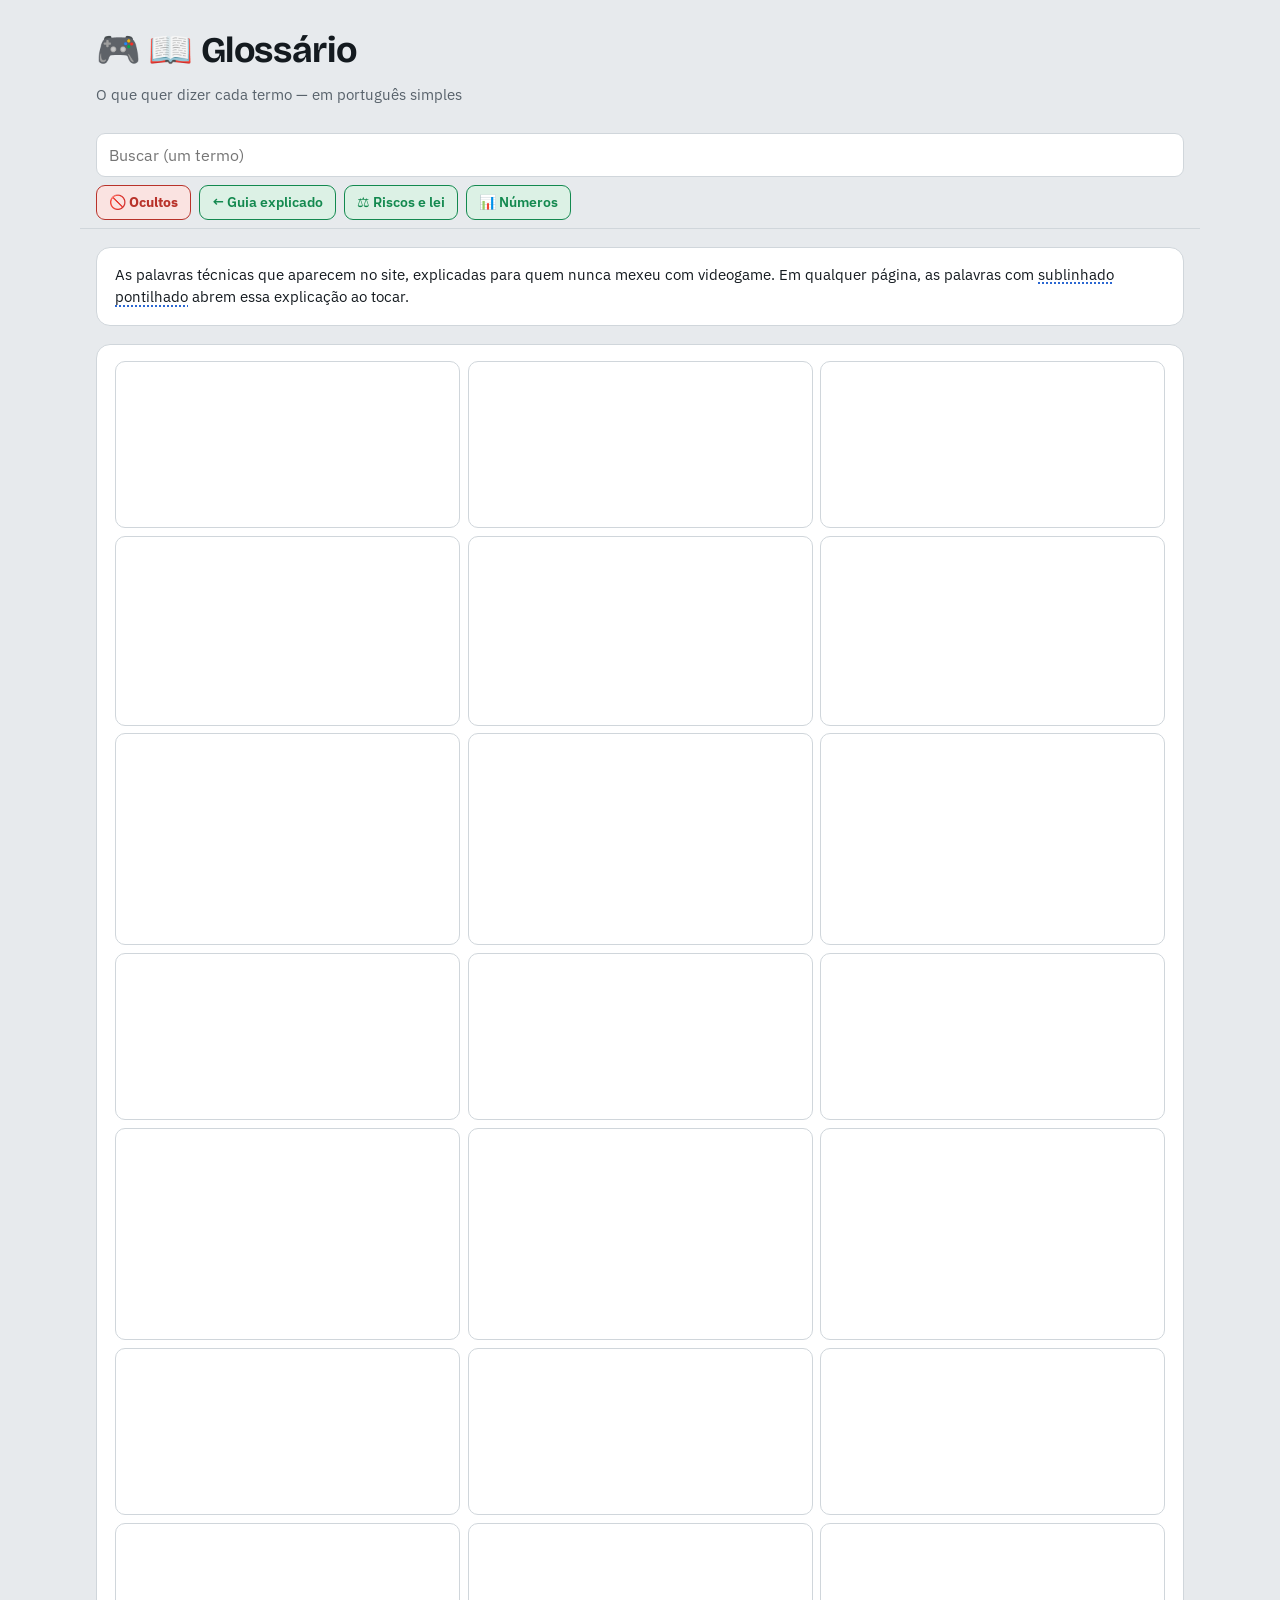
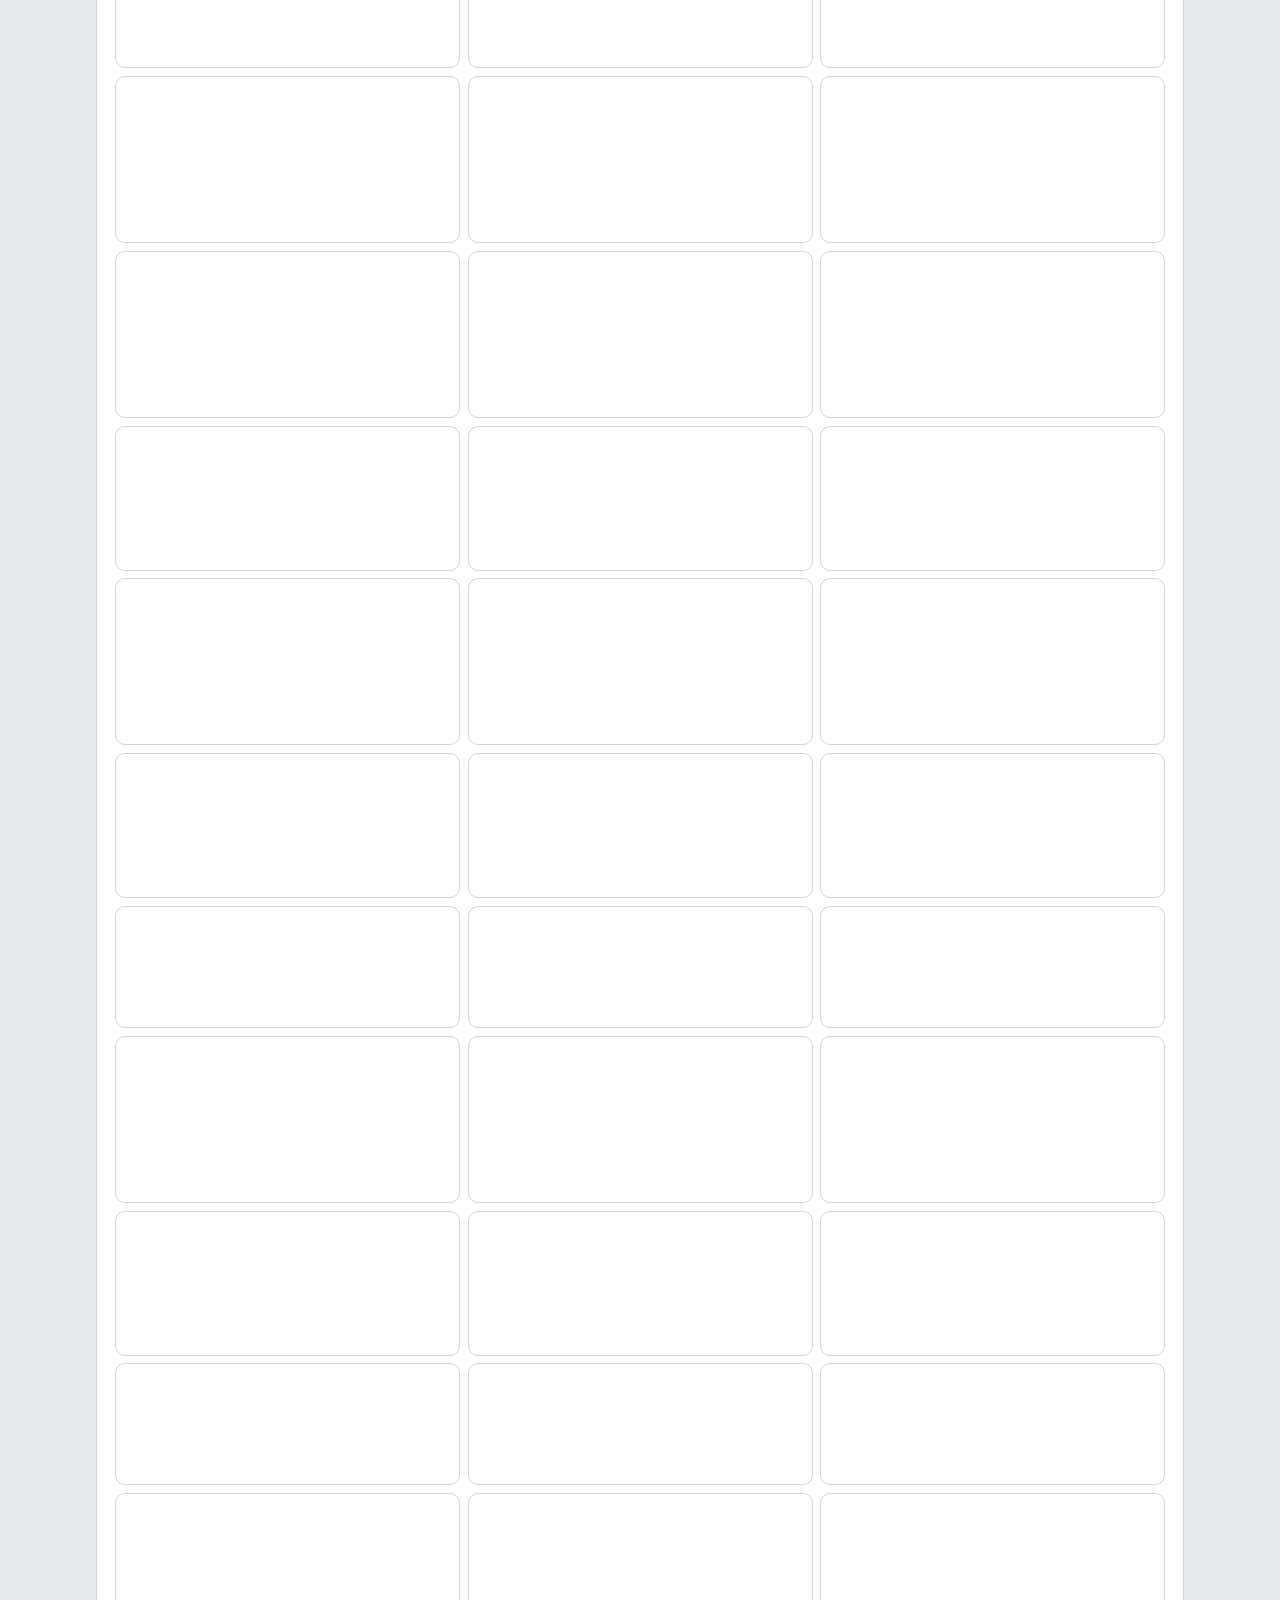
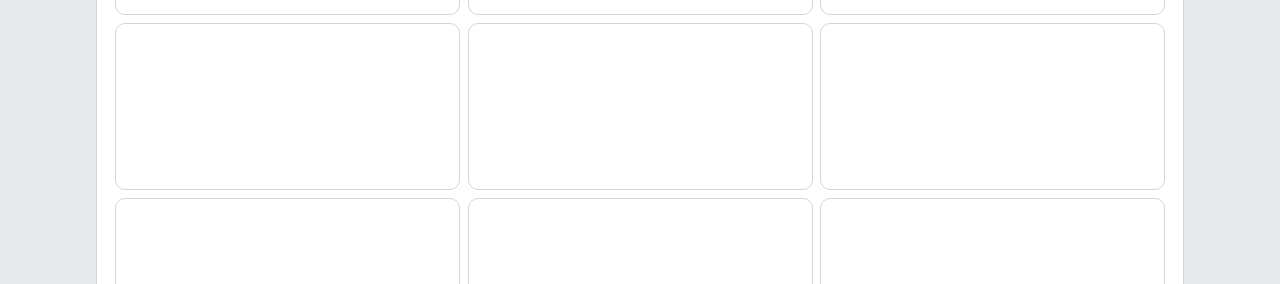
==== glossario.html @ a519dbb0 "Glossário: termos técnicos clicáveis com explicação simples em todas as páginas + página Glossário C" ====
<!doctype html><html lang="pt-BR"><head><meta charset="utf-8">
<meta name="viewport" content="width=device-width,initial-scale=1,viewport-fit=cover">
<meta name="theme-color" content="#13894f"><meta name="mobile-web-app-capable" content="yes">
<link rel="preconnect" href="https://fonts.googleapis.com"><link rel="preconnect" href="https://fonts.gstatic.com" crossorigin>
<link href="https://fonts.googleapis.com/css2?family=Bricolage+Grotesque:opsz,wght@12..96,600;12..96,700&family=IBM+Plex+Sans:wght@400;500;600&display=swap" rel="stylesheet">
<title>Glossário — Nintendo no GitHub</title><style>:root{--bg:#e7eaed;--surface:#fff;--ink:#141a1f;--muted:#58626b;--line:#d0d6db;--accent:#13894f;--accent-ink:#fff;--accent-soft:#dcf1e5;--pt:#13894f;--pt-bg:#e0f3e8;--blue:#2b67d1;--blue-bg:#e2ebfa;--gray:#4f5a63;--gray-bg:#e4e8eb;--pronta:#0f7f78;--pronta-bg:#dcf1ef;--veto:#b8322a;--veto-bg:#fae3e1;--sua:#2b67d1;--sua-bg:#e2ebfa;--star:#2b67d1;--star-bg:#e2ebfa;--cod:#eef1f3;--term:#0c1013;--term-ink:#8ff0b8;
--font-display:"Bricolage Grotesque","Segoe UI",system-ui,sans-serif;--font-body:"IBM Plex Sans","Segoe UI",system-ui,-apple-system,sans-serif;color-scheme:light}
@media (prefers-color-scheme:dark){:root{--bg:#0f1316;--surface:#171c21;--ink:#e2e8ed;--muted:#8d98a2;--line:#29313a;--accent:#38d98a;--accent-ink:#0b0f12;--accent-soft:#11281c;--pt:#38d98a;--pt-bg:#0f2619;--blue:#5ea4ff;--blue-bg:#122238;--gray:#a3adb6;--gray-bg:#20262c;--pronta:#3fd0c4;--pronta-bg:#0e2a28;--veto:#ff7d72;--veto-bg:#3b1714;--sua:#5ea4ff;--sua-bg:#122238;--star:#5ea4ff;--star-bg:#122238;--cod:#1d2329;--term:#080b0d;--term-ink:#5ff59e;color-scheme:dark}}
*{box-sizing:border-box}
html{-webkit-text-size-adjust:100%;scroll-padding-top:70px}
body{margin:0;background:var(--bg);color:var(--ink);font-family:var(--font-body);font-size:15px;line-height:1.5}
a{color:var(--blue);text-decoration:none;word-break:break-word}
h1,h2,h3{font-family:var(--font-display);text-wrap:balance;margin:0}
h1{font-size:clamp(26px,4vw,36px);font-weight:700;letter-spacing:-.01em}
.wrap{max-width:1120px;margin:0 auto;padding:24px 16px 48px;display:grid;gap:18px}
.sub{margin:6px 0 0;color:var(--muted)}
.resumo{margin:10px 0 0;font-size:17px;max-width:70ch}
/* barra fixa: busca + atalhos */
.pular{position:sticky;top:0;z-index:4;margin:0 -16px;padding:8px 16px;background:var(--bg);background:color-mix(in srgb,var(--bg) 94%,transparent);-webkit-backdrop-filter:blur(6px);backdrop-filter:blur(6px);border-bottom:1px solid var(--line);display:grid;gap:8px;padding-top:calc(8px + env(safe-area-inset-top))}
#q{width:100%;font:inherit;font-size:16px;color:var(--ink);background:var(--surface);border:1px solid var(--line);border-radius:9px;padding:9px 12px}
#q:focus{outline:2px solid var(--accent);border-color:var(--accent)}
.pular-trilho{display:flex;gap:8px;overflow-x:auto;scrollbar-width:none;overscroll-behavior-x:contain}
.pular-trilho::-webkit-scrollbar{display:none}
.pular-trilho a,.filtros button{flex:none;font:inherit;font-weight:500;font-size:14px;border:1px solid var(--line);background:var(--surface);color:var(--ink);border-radius:9px;padding:6px 12px;white-space:nowrap;cursor:pointer}
.pular-trilho a.lc{border-color:var(--accent);color:var(--accent);font-weight:600}
/* blocos de contagem (como os de status da estante) */
.tiles{display:grid;grid-template-columns:repeat(auto-fill,minmax(150px,1fr));gap:10px}
@media (max-width:420px){.tiles{grid-template-columns:1fr 1fr}}
.tile{display:grid;gap:2px;text-align:left;color:var(--ink);background:var(--cbg);border:2px solid transparent;border-radius:12px;padding:12px 14px}
.tile:active{border-color:var(--c)}
.tile .num{font-family:var(--font-display);font-size:28px;font-weight:700;color:var(--c);line-height:1.1;font-variant-numeric:tabular-nums}
.tile .lbl{font-weight:600}
.tile .dsc{font-size:13px;color:var(--muted)}
.c0{--c:var(--gray);--cbg:var(--gray-bg)}.c1{--c:var(--accent);--cbg:var(--accent-soft)}.c2{--c:var(--blue);--cbg:var(--blue-bg)}
.c3{--c:var(--pronta);--cbg:var(--pronta-bg)}.c4{--c:var(--pt);--cbg:var(--pt-bg)}.c5{--c:var(--blue);--cbg:var(--blue-bg)}.c6{--c:var(--gray);--cbg:var(--gray-bg)}
/* painéis / seções */
.panel,.sec{background:var(--surface);border:1px solid var(--line);border-radius:14px}
.panel{padding:16px 18px;display:grid;gap:12px}
.panel h2{font-size:21px;font-weight:700}
.sec{scroll-margin-top:110px}
.sec summary{list-style:none;cursor:pointer;padding:14px 16px;display:flex;align-items:center;gap:10px;-webkit-tap-highlight-color:transparent}
.sec summary::-webkit-details-marker{display:none}
.sec summary .dot{flex:none;width:12px;height:12px;border-radius:50%;background:var(--c)}
.sec summary h2{font-size:20px;font-weight:700;line-height:1.25}
.sec summary .count{margin-left:auto;flex:none;color:var(--muted);font-variant-numeric:tabular-nums;font-size:14px}
.sec summary::after{content:"▾";flex:none;color:var(--muted);transition:transform .2s}
.sec:not([open]) summary::after{transform:rotate(-90deg)}
.in{padding:0 16px 16px;display:grid;gap:10px}
.in>h3{font-size:17px;font-weight:700;margin-top:10px;padding-top:12px;border-top:1px solid var(--line)}
p{margin:0}
/* cards */
.cards{display:grid;grid-template-columns:repeat(auto-fill,minmax(270px,1fr));gap:12px}
@media (max-width:560px){.cards{grid-template-columns:1fr}}
.card{background:var(--surface);border:1px solid var(--line);border-radius:12px;padding:14px;display:flex;flex-direction:column;gap:8px;content-visibility:auto;contain-intrinsic-size:auto 140px}
.card.r{border-color:var(--pt);box-shadow:inset 0 0 0 1px var(--pt)}
.card.morto{border-style:dashed}
.card p{font-size:15px}
.ct{font-family:var(--font-display);font-size:17px;font-weight:600;line-height:1.25;word-break:break-word}
.bs{display:flex;flex-wrap:wrap;gap:6px}
.b{font-size:12px;padding:1px 8px;border-radius:999px;border:1px solid var(--line);color:var(--muted);white-space:nowrap}
.st{border-color:var(--star);color:var(--star);background:var(--star-bg);font-weight:600}
.arq{border-style:dashed}
.rec-b{border-color:var(--pt);background:var(--pt);color:#fff;font-weight:600}
@media (prefers-color-scheme:dark){.rec-b{color:#0d1219}}
.gr{border-color:var(--accent);color:var(--accent)}
code{background:var(--cod);border:1px solid var(--line);border-radius:5px;padding:0 5px;font-size:.88em;word-break:break-word}
/* blocos de ajuda */
.rec{margin:0;padding:10px 14px;border-left:4px solid var(--pt);background:var(--pt-bg);border-radius:0 10px 10px 0}
.nota{margin:0;padding:10px 14px;border-left:4px solid var(--sua);background:var(--sua-bg);border-radius:0 10px 10px 0}
.ex{border-radius:12px;overflow:hidden;border:1px solid var(--line)}
.ex-t{background:var(--gray-bg);color:var(--ink);font-family:var(--font-display);font-size:14px;font-weight:600;padding:8px 12px;border-bottom:1px solid var(--line)}
.ex pre{margin:0;padding:12px;overflow-x:auto;background:var(--term);color:var(--term-ink);font-family:ui-monospace,"Cascadia Mono",Consolas,monospace;font-size:13px;line-height:1.55}
.ex code{background:none;border:0;padding:0;font-size:inherit;word-break:normal;white-space:pre}
.passos{margin:0;padding-left:22px;display:grid;gap:6px}
.dicas,.quero{display:grid;grid-template-columns:repeat(auto-fill,minmax(240px,1fr));gap:8px}
.dicas div,.quero div{background:var(--bg);border:1px solid var(--line);border-radius:10px;padding:10px 12px;display:grid;gap:2px}
.dicas span,.quero span{color:var(--muted);font-size:14px}
/* lista completa */
.filtros{display:flex;gap:8px;overflow-x:auto;scrollbar-width:none;padding-bottom:2px}
.filtros::-webkit-scrollbar{display:none}
.filtros button[aria-pressed="true"]{background:var(--accent);color:var(--accent-ink);border-color:var(--accent)}
.mais{display:block;margin:14px auto 4px;font:inherit;font-weight:600;border:1px solid var(--accent);background:var(--accent-soft);color:var(--accent);border-radius:9px;padding:10px 18px;cursor:pointer}
.mais[hidden]{display:none}
#nada{text-align:center;color:var(--muted);padding:30px}
.oculto{display:none!important}
footer{text-align:center;color:var(--muted);font-size:13px;padding:0 16px calc(24px + env(safe-area-inset-bottom))}
.forte{font-size:14px!important;padding:8px 10px;border-radius:9px;background:var(--pt-bg);border-left:3px solid var(--pt)}
.forte b{color:var(--pt)}
h1{color:var(--ink)}h1::first-letter{color:var(--accent)}
.pular-trilho a.lc{background:var(--accent-soft)}
.wrap{grid-template-columns:minmax(0,1fr)}
.wrap>*,.in>*,.panel>*,.cards>*,.t-corpo>*{min-width:0}
html,body{overflow-x:hidden}
.meta{display:flex;flex-wrap:wrap;align-items:center;gap:6px 10px;margin-top:auto;padding-top:4px}
.quando{font-size:13px;color:var(--muted)}
.quando.q-viva{color:var(--pt);font-weight:600}
.baixar{margin-left:auto;font-size:14px;font-weight:600;color:#fff;background:var(--pt);border-radius:9px;padding:6px 12px;white-space:nowrap}
@media (prefers-color-scheme:dark){.baixar{color:#0b0f12}}
.filtros small{opacity:.7;font-size:12px}
.filtros.ordem{align-items:center}
.filtros.ordem span{flex:none;font-size:13px;color:var(--muted)}
.btn{font:inherit;font-size:14px;font-weight:500;border:1px solid var(--line);background:var(--surface);color:var(--ink);border-radius:9px;padding:8px 12px;cursor:pointer}
.m-acoes{display:flex;flex-wrap:wrap;gap:8px}
.m-perigo{color:var(--veto)}
#m-txt{width:100%;font:inherit;font-size:15px;color:var(--ink);background:var(--surface);border:1px solid var(--line);border-radius:10px;padding:10px 12px;resize:vertical}
#m-txt:focus{outline:2px solid var(--accent);border-color:var(--accent)}
.m-en{color:var(--muted);font-size:13px}
.panel h2{font-size:20px}
.card.ocu-card{border-style:dashed;background:var(--gray-bg)}
.card.ocu-card.perigo{border-color:var(--veto);border-style:solid;background:var(--veto-bg)}
.ocu-b{border-color:var(--gray);color:var(--gray);font-weight:600}
.semlink{color:var(--ink);text-decoration:line-through dotted;text-decoration-thickness:1px}
.ocu-m{font-size:14px!important}
.risco{font-size:14px!important;padding:8px 10px;border-radius:9px;background:var(--veto-bg);border-left:3px solid var(--veto)}
.risco b{color:var(--veto)}
.barras{display:grid;gap:6px}
.br{display:grid;grid-template-columns:minmax(80px,32%) 1fr auto;align-items:center;gap:8px;font-size:14px;padding:2px 0;cursor:default}
.br-n{white-space:nowrap;overflow:hidden;text-overflow:ellipsis}
.br-t{display:block;height:14px;background:var(--gray-bg);border-radius:4px;overflow:hidden}
.br-b{display:block;height:100%;background:var(--accent);border-radius:0 4px 4px 0}
.br:hover .br-b,.br:active .br-b{filter:brightness(1.15)}
.br:hover .br-n{font-weight:600}
.br-v{font-variant-numeric:tabular-nums;font-weight:600;min-width:3.5em;text-align:right}
.tab{overflow-x:auto;border:1px solid var(--line);border-radius:10px}
.tab table{border-collapse:collapse;width:100%;font-size:14px}
.tab th{text-align:left;background:var(--gray-bg);font-weight:600;padding:8px 10px;white-space:nowrap}
.tab td{padding:8px 10px;border-top:1px solid var(--line);vertical-align:top}
.tab td:nth-child(3){font-variant-numeric:tabular-nums;white-space:nowrap}
.lei{display:grid;gap:10px}
.lei>div{border:1px solid var(--line);border-left:4px solid var(--veto);border-radius:10px;padding:10px 12px;background:var(--surface)}
.lei h3{font-size:16px;margin-bottom:4px}
.lei .pena{font-size:13px;color:var(--muted)}
.difs{display:grid;grid-template-columns:repeat(auto-fill,minmax(250px,1fr));gap:10px}
.dif{border:1px solid var(--line);border-top:5px solid var(--c);border-radius:12px;padding:12px 14px;display:grid;gap:6px;align-content:start;background:var(--surface)}
.dif p{font-size:14px}
.dif-t{display:flex;align-items:center;gap:8px;flex-wrap:wrap}
.dif-t h3{font-size:18px;color:var(--c)}
.dif-i{font-size:24px}
.dif-n{margin-left:auto;font-size:12px;font-weight:700;color:var(--c);border:1px solid var(--c);border-radius:999px;padding:1px 8px}
.d-pir{--c:var(--veto)}.d-gol{--c:var(--sua)}.d-mal{--c:var(--rom,#b4245f)}.d-ok{--c:var(--pt)}
:root{--rom:#b4245f}@media (prefers-color-scheme:dark){:root{--rom:#ff8fbf}}
.d-gol{--c:#b26b00}@media (prefers-color-scheme:dark){.d-gol{--c:#f2aa3f}}
.susp-b{border-color:#b26b00;color:#b26b00;font-weight:600}
@media (prefers-color-scheme:dark){.susp-b{border-color:#f2aa3f;color:#f2aa3f}}
.ids{display:flex;flex-wrap:wrap;gap:4px;font-size:12px;margin-top:6px}
details summary{cursor:pointer;color:var(--blue);font-size:14px}
.tp-pir{--tc:var(--veto)}.tp-gol{--tc:#b26b00}.tp-mal{--tc:var(--rom)}
@media (prefers-color-scheme:dark){.tp-gol{--tc:#f2aa3f}}
.b.tp-pir,.b.tp-gol,.b.tp-mal{border-color:var(--tc);background:var(--tc);color:#fff;font-weight:700}
@media (prefers-color-scheme:dark){.b.tp-pir,.b.tp-gol,.b.tp-mal{color:#0b0f12}}
.como{font-size:14px!important;padding:8px 10px;border-radius:9px;border-left:3px solid var(--tc,var(--line));background:var(--surface)}
.como b{color:var(--tc,var(--ink))}
h3.tp-h{color:var(--tc);font-size:19px;border-top:2px solid var(--tc);padding-top:12px;margin-top:14px}
@media (max-width:560px){
 .tab{border:0}
 .tab table,.tab tbody,.tab tr,.tab td{display:block;width:100%}
 .tab thead{display:none}
 .tab tr{border:1px solid var(--line);border-radius:10px;padding:10px 12px;margin-bottom:8px;background:var(--surface)}
 .tab td{border:0;padding:2px 0}
 .tab td:nth-child(1){display:inline-block;width:auto;margin-right:6px;font-weight:700;color:var(--muted)}
 .tab td:nth-child(1)::after{content:"."}
 .tab td:nth-child(2){display:inline;width:auto;font-weight:600;word-break:break-word}
 .tab td:nth-child(3){display:inline-block;width:auto;margin-left:8px;color:var(--star);font-weight:600}
 .tab td:nth-child(4){font-size:13px;color:var(--muted)}
}
.pular-trilho a.ocu-nav{background:var(--veto-bg);border-color:var(--veto);color:var(--veto);font-weight:700}
a.tile{text-decoration:none}
a.tile:active,a.tile:hover{border-color:var(--c)}
#faixa-ocu{margin:0 0 12px;padding:10px 14px;border-radius:10px;background:var(--veto-bg);border-left:4px solid var(--veto);font-size:14px}
#faixa-ocu[hidden]{display:none}
#faixa-ocu b{color:var(--veto)}
#faixa-ocu button{font:inherit;font-size:13px;font-weight:600;border:1px solid var(--line);background:var(--surface);color:var(--ink);border-radius:9px;padding:4px 10px;margin-top:6px;cursor:pointer}
.lg-b{border-color:var(--blue);color:var(--blue)}
</style></head><body>
<div class="wrap">
<header><h1>🎮 📖 Glossário</h1><p class="sub">O que quer dizer cada termo — em português simples</p></header>
<div class="pular"><input id="q" type="search" placeholder="Buscar (um termo)" autocomplete="off" aria-label="Buscar"><div class="pular-trilho"><a href="lista.html#ocultos" class="ocu-nav">🚫 Ocultos</a><a href="index.html" class="lc">← Guia explicado</a><a href="riscos.html" class="lc">⚖️ Riscos e lei</a><a href="numeros.html" class="lc">📊 Números</a></div></div>
<section class="panel"><p>As palavras técnicas que aparecem no site, explicadas para quem nunca mexeu com videogame. Em qualquer página, as palavras com <span class="termo">sublinhado pontilhado</span> abrem essa explicação ao tocar.</p></section><section class="panel"><div id="gl-todos" class="gl-lista"></div></section><p id="nada" hidden>Nada encontrado.</p>
</div>
<footer>Levantamento de 26/11/2026 · estrelas do GitHub nessa data · <a href="#" onclick="scrollTo(0,0);return false">↑ topo</a></footer>
<script>/* tempo.js — "atualizado há X" calculado na hora em que a página abre */
window.quandoTxt = function (p, arq) {
  if (!p) return null;
  var d = new Date(p + "T12:00:00"), dias = Math.floor((Date.now() - d.getTime()) / 864e5), t, c;
  if (dias < 1) t = "hoje"; else if (dias < 2) t = "ontem";
  else if (dias < 31) t = "há " + dias + " dias";
  else if (dias < 365) { var m = Math.round(dias / 30.4); t = "há " + m + (m > 1 ? " meses" : " mês"); }
  else { var a = Math.floor(dias / 365); t = "há " + a + (a > 1 ? " anos" : " ano"); }
  c = arq ? "q-arq" : dias <= 60 ? "q-viva" : dias <= 365 ? "q-ok" : dias <= 730 ? "q-lenta" : "q-parada";
  var ic = { "q-viva": "🟢", "q-ok": "🟢", "q-lenta": "🟡", "q-parada": "⚪", "q-arq": "⚪" }[c];
  return { t: ic + " " + (arq ? "arquivado · última mudança " : "atualizado ") + t, c: c };
};
window.preencherQuando = function (raiz) {
  (raiz || document).querySelectorAll(".quando[data-p]:not([data-ok])").forEach(function (el) {
    var q = window.quandoTxt(el.getAttribute("data-p"), el.getAttribute("data-a") === "1");
    if (q) { el.textContent = q.t; el.className = "quando " + q.c; el.setAttribute("data-ok", "1"); }
  });
};
document.addEventListener("DOMContentLoaded", function () { window.preencherQuando(); });
/* selecao.js — "Minha seleção": estrela ☆/★ em cada card + botão flutuante.
   Fica no aparelho (localStorage), na mesma chave dos "guardados" do Tinder (ngh-T-sim). */
(function () {
  "use strict";
  var K = "ngh-T-sim";
  function ler() { try { var v = JSON.parse(localStorage.getItem(K) || "{}"); return v && typeof v === "object" && !Array.isArray(v) ? v : {}; } catch (e) { return {}; } }
  function gravar(v) { try { localStorage.setItem(K, JSON.stringify(v)); } catch (e) {} }
  function chave(n) { return String(n || "").trim().replace(/^https?:\/\/github\.com\//i, "").replace(/\.git$/, "").replace(/\/+$/, "").split(/[?#]/)[0]; }
  var SEL = window.SEL = {
    todos: function () { return ler(); },
    tem: function (n) { var s = ler(), k = chave(n).toLowerCase(); return Object.keys(s).some(function (x) { return x.toLowerCase() === k; }); },
    add: function (n, extra) {
      var s = ler(), k = chave(n); if (!/^[\w.-]+\/[\w.-]+$/.test(k)) return false;
      if (SEL.tem(k)) return false;
      var o = extra || {}; o.n = k; o.u = "https://github.com/" + k; o.t = Date.now();
      s[k] = o; gravar(s); SEL.pintar(); return true;
    },
    del: function (n) {
      var s = ler(), k = chave(n).toLowerCase();
      Object.keys(s).forEach(function (x) { if (x.toLowerCase() === k) delete s[x]; });
      gravar(s); SEL.pintar();
    },
    conta: function () { return Object.keys(ler()).length; },
    // marca os botões ☆/★ e atualiza o contador flutuante
    pintar: function (raiz) {
      var s = ler(), set = {};
      Object.keys(s).forEach(function (x) { set[x.toLowerCase()] = 1; });
      (raiz || document).querySelectorAll("[data-sel]").forEach(function (b) {
        var on = !!set[b.getAttribute("data-sel").toLowerCase()];
        b.setAttribute("aria-pressed", on); b.textContent = on ? "★ Na seleção" : "☆ Selecionar";
      });
      var f = document.getElementById("sel-flut");
      if (f) { var n = Object.keys(s).length; f.querySelector("b").textContent = n; f.hidden = !n && !/minha\.html/.test(location.pathname); }
    }
  };
  // ---- estilo ----
  var css = document.createElement("style");
  css.textContent = [
    ".sel{margin-left:auto;font:inherit;font-size:12px;font-weight:600;border:1px solid var(--line);background:var(--surface);color:var(--muted);border-radius:999px;padding:2px 10px;cursor:pointer;white-space:nowrap}",
    ".sel[aria-pressed=\"true\"]{border-color:var(--star);background:var(--star-bg);color:var(--star)}",
    "#sel-flut{position:fixed;right:14px;bottom:calc(14px + env(safe-area-inset-bottom));z-index:30;display:flex;align-items:center;gap:6px;background:var(--accent);color:var(--accent-ink);font-weight:700;border-radius:999px;padding:11px 16px;box-shadow:0 6px 18px rgba(0,0,0,.28);text-decoration:none}",
    "#sel-flut[hidden]{display:none}",
    "#sel-flut b{background:var(--accent-ink);color:var(--accent);border-radius:999px;padding:0 8px;font-size:13px}",
    "html.t-aberto #sel-flut{display:none}"
  ].join("\n");
  document.head.appendChild(css);
  // ---- botão nos cards do guia (os da lista já vêm com o botão) ----
  function porNosCards() {
    document.querySelectorAll(".card[data-repo]").forEach(function (c) {
      if (c.querySelector("[data-sel]")) return;
      var bs = c.querySelector(".bs"); if (!bs) return;
      var b = document.createElement("button"); b.className = "sel"; b.type = "button";
      b.setAttribute("data-sel", c.getAttribute("data-repo")); bs.appendChild(b);
    });
  }
  function flutuante() {
    if (/minha\.html/.test(location.pathname)) return;
    var a = document.createElement("a"); a.id = "sel-flut"; a.href = "minha.html";
    a.innerHTML = "⭐ Minha seleção <b>0</b>"; document.body.appendChild(a);
  }
  document.addEventListener("click", function (e) {
    var b = e.target.closest("[data-sel]"); if (!b) return;
    e.preventDefault();
    var n = b.getAttribute("data-sel");
    if (SEL.tem(n)) SEL.del(n);
    else {
      var c = b.closest(".card"), d = c && c.querySelector(".faz"), g = c && c.getAttribute("data-g");
      SEL.add(n, { d: d ? d.textContent.trim() : "", g: g || "" });
    }
  });
  window.addEventListener("storage", function (e) { if (e.key === K) SEL.pintar(); });
  function iniciar() { porNosCards(); flutuante(); SEL.pintar(); }
  if (document.readyState === "loading") document.addEventListener("DOMContentLoaded", iniciar); else iniciar();
})();
/* glossario.js — termos técnicos viram "botões": tocou, aparece a explicação simples embaixo da tela. */
(function () {
  "use strict";
  // [termo exibido, expressão (regex), explicação simples]
  var G = [
    ["amiibo", "amiibos?", "Bonequinhos e cartões da Nintendo com um chip (NFC). Ao encostar no console, liberam bônus nos jogos, como roupas, personagens ou itens."],
    ["NFC", "NFC", "Comunicação por aproximação, a mesma do pagamento por aproximação do celular. É assim que o amiibo conversa com o console."],
    ["Flipper Zero", "Flipper Zero", "Aparelhinho de bolso, vendido livremente, que lê e imita sinais como NFC, controle remoto e cartões. Dá para usá-lo para 'fingir' ser um amiibo."],
    ["dump", "dumps?|despej\\w*", "Cópia exata de algo tirada de um aparelho ou mídia: de um cartucho, da memória do console, de um amiibo. Fazer dump do que é seu é cópia de segurança; espalhar dumps é distribuir o conteúdo."],
    ["JSON", "JSON", "Formato de arquivo de texto organizado (listas e campos), fácil para programas lerem. Muito usado para guardar dados."],
    ["NSP", "NSP", "Formato de arquivo de jogo/atualização do Switch como vem da eShop. É o 'instalador' de um jogo."],
    ["XCI", "XCI", "Cópia (dump) de um cartucho de Switch inteiro em um arquivo."],
    ["NSZ / XCZ", "NSZ|XCZ", "Versões comprimidas (menores) de NSP e XCI."],
    ["ROM", "ROMs?", "Arquivo com o conteúdo de um jogo (geralmente de cartucho) para rodar em emulador. Ter a ROM do seu próprio cartucho é cópia de segurança; baixar ROMs de jogos que você não tem é pirataria."],
    ["ISO", "ISOs?", "Cópia de um disco inteiro em um arquivo (ex.: jogos de GameCube e Wii)."],
    ["emulador", "emulador(?:es)?|emulação|emula", "Programa que imita um videogame no PC ou celular, para rodar os jogos dele. Emulador em si é legal; o problema é de onde vêm os jogos."],
    ["firmware", "firmwares?", "O 'sistema operacional' do console (como o Android do celular). A Nintendo atualiza de tempos em tempos."],
    ["CFW", "CFW|custom firmware|firmware customizado|firmware modificado", "Firmware customizado: uma versão modificada do sistema do console que libera coisas que a Nintendo bloqueia (homebrew, mods, traduções — e também pirataria)."],
    ["Atmosphère", "Atmosph[eè]re", "O CFW mais usado no Switch. Roda por cima do sistema original e libera homebrew, mods e traduções."],
    ["hekate", "hekate", "Programa que liga primeiro no Switch desbloqueado e escolhe o que iniciar (o sistema original ou o Atmosphère). Também faz backups."],
    ["homebrew", "homebrews?", "Programa feito por fãs (não pela Nintendo) para rodar no console: gerenciadores de save, players de vídeo, jogos independentes."],
    ["Tinfoil", "Tinfoil", "Programa para Switch desbloqueado que instala jogos. Ficou famoso porque aceita 'lojas' — listas na internet de jogos para baixar sem pagar."],
    ["loja (Tinfoil)", "lojas?(?= do Tinfoil| Tinfoil| estilo Tinfoil)|shops?", "Endereço na internet que o Tinfoil lê como um 'cardápio' de jogos para baixar e instalar. Quase sempre com jogos piratas."],
    ["Google Drive", "Google Drive", "Serviço de guardar arquivos do Google. Muito usado para hospedar jogos piratas, porque é rápido e gratuito."],
    ["chaves (prod.keys / title.keys)", "prod\\.?keys|title\\.?keys|chaves de criptografia|chaves do Switch|chaves", "Códigos secretos que o Switch usa para trancar os jogos. Cada console tem as suas; sem elas, nenhum programa consegue abrir os arquivos de jogo. Espalhar essas chaves é distribuir material protegido."],
    ["ticket", "tickets?", "O 'recibo' digital que prova que você comprou um jogo na eShop. Sem ele o jogo não abre."],
    ["eShop", "eShop", "A loja digital oficial da Nintendo."],
    ["LayeredFS", "LayeredFS", "Recurso do Atmosphère que troca arquivos do jogo na hora em que ele roda, sem mexer no original. É assim que funcionam mods e traduções de fã."],
    ["RomFS", "RomFS", "A 'pasta' de dentro do jogo onde ficam textos, imagens, sons e fontes. É o que se edita numa tradução."],
    ["payload", "payloads?", "Pequeno programa enviado ao Switch por cabo, num modo especial, para iniciar o desbloqueio."],
    ["RCM", "RCM", "Modo de recuperação escondido dos primeiros Switch, usado para enviar o payload e desbloquear o console."],
    ["emuMMC", "emuMMC|emuNAND", "Uma cópia do sistema do Switch dentro do cartão SD. O desbloqueio roda nela, sem mexer no sistema original."],
    ["NAND", "NAND", "A memória interna do console, onde fica o sistema."],
    ["sysmodule", "sysmodules?|módulo de sistema", "Programa que fica rodando em segundo plano no Switch desbloqueado (ex.: overclock, controles de outros consoles)."],
    ["overlay", "overlays?", "Menu que aparece por cima do jogo, chamado por uma combinação de botões."],
    ["overclock", "overclock|underclock", "Fazer o processador trabalhar mais rápido (ou mais devagar) que o normal. Melhora o desempenho, mas esquenta e gasta mais bateria."],
    ["cheat", "cheats?|trapaças?|trainer", "Códigos que mudam o jogo (vida infinita, dinheiro, etc.)."],
    ["save", "saves?", "O arquivo com o seu progresso no jogo."],
    ["decompilação", "decompila\\w*", "Reconstruir, a partir do jogo pronto, um código que o programador consegue ler e modificar. Exige o jogo original para funcionar."],
    ["recompilação / port", "recompila\\w*|ports? nativos?|port\\b", "Transformar um jogo de console em programa que roda direto no PC/celular, sem emulador. Normalmente exige que você tenha o jogo."],
    ["romhack", "romhacks?", "Versão modificada de um jogo feita por fãs (fases novas, histórias novas, traduções)."],
    ["patch", "patch(?:es)?", "Arquivo que aplica mudanças num jogo que você já tem (correções, traduções, mods). Não contém o jogo."],
    ["mod", "mods?", "Modificação feita por fãs num jogo: visual, personagens, fases, regras."],
    ["tradução de fã", "tradução de fã|fan translation|汉化", "Tradução feita por fãs, sem ligação com a empresa, normalmente distribuída como patch."],
    ["BIOS", "BIOS", "Programa interno do console que alguns emuladores precisam para funcionar. É material da fabricante; o certo é extrair do seu aparelho."],
    ["CIA", "CIA", "Formato de instalador de jogos e apps do 3DS."],
    ["NUS / CDN", "NUS|CDN", "Os servidores de onde os consoles baixam jogos e atualizações oficiais. Programas que baixam direto deles sem compra facilitam a pirataria."],
    ["flashcart", "flashcarts?|flash ?cart", "Cartucho especial onde se grava ROMs num cartão de memória para rodar no console original."],
    ["modchip", "modchips?", "Chip soldado dentro do console para desbloqueá-lo."],
    ["repositório", "repositórios?", "A 'pasta' de um projeto no GitHub, com o código, as instruções e as versões para baixar."],
    ["estrelas (★)", "estrelas", "Os 'curtir' do GitHub. Quanto mais estrelas, mais gente acompanha o projeto."],
    ["Releases", "Releases?", "Aba do GitHub com as versões prontas para baixar — o programa já montado, sem precisar mexer em código."],
    ["fork", "forks?", "Cópia de um projeto que alguém fez para mudar por conta própria."],
    ["código aberto", "código aberto|open source", "Projeto que mostra todo o seu código para qualquer pessoa ver, conferir e melhorar."],
    ["bot", "bots?", "Programa que age sozinho: joga, responde mensagens, faz trocas automaticamente."],
    ["Discord", "Discord", "Aplicativo de chat por servidores, muito usado por comunidades de jogos."],
    ["Pokémon GO", "Pokémon GO", "Jogo de celular da Niantic (não da Nintendo) em que se captura Pokémon andando pela rua."],
    ["frontend", "frontends?", "Programa 'vitrine' que organiza jogos e emuladores num menu bonito."],
    ["libretro / núcleo", "libretro|núcleos?", "O libretro é o sistema por trás do RetroArch; cada 'núcleo' é um emulador de um console diferente."],
    ["FPGA", "FPGA", "Chip que pode ser 'reconfigurado' para virar o circuito de um console antigo — recria o hardware em vez de imitar por software."],
    ["linha de comando", "linha de comando|terminal|CLI", "Programa usado digitando comandos em texto, sem botões e janelas."],
    ["raspa (scraper)", "raspa|scraper|raspador", "Programa que entra num site automaticamente e copia as informações dele."],
    ["Zona cinzenta", "Zona cinzenta", "Não é crime por si só, mas contorna proteções do console: pode dar banimento online e, no Brasil, responsabilidade civil (Lei 9.610/98, art. 107)."],
    ["banimento", "banimento|banir|banido", "Quando a Nintendo detecta pirataria ou modificação e bloqueia o console ou a conta de usar o online e a eShop — geralmente para sempre."],
    ["malware", "malware|vírus", "Programa malicioso escondido: rouba senhas, minera criptomoeda ou dá acesso ao seu aparelho para outra pessoa."],
    ["isca", "isca", "Repositório montado para parecer útil (emulador, crack, jogo grátis) e levar a pessoa a baixar um arquivo perigoso."],
    ["crack / keygen", "cracks?|crackead\\w*|keygen", "Programas que burlam a licença de um software pago. Muitas vezes vêm com vírus."],
    ["DMCA", "DMCA", "Lei americana usada para pedir a retirada de conteúdo que viola direitos autorais. No GitHub, só o dono dos direitos pode pedir."]
  ];
  var MAPA = {}, partes = [];
  G.forEach(function (g, i) { MAPA[i] = g; partes.push("(" + g[1] + ")"); });
  var RE = new RegExp("(^|[^\\wÀ-ÿ])(" + partes.join("|") + ")(?=$|[^\\wÀ-ÿ])", "gi");
  function qual(m) {
    for (var i = 0; i < G.length; i++) if (new RegExp("^(?:" + G[i][1] + ")$", "i").test(m)) return i;
    return -1;
  }
  var ALVOS = ".faz,.forte,.como,.risco,.ocu-m,.t-desc,.dif p,.lei p,.tab td,.card p,.rec,.nota,.passos li";
  function marcar(raiz) {
    (raiz || document).querySelectorAll(ALVOS).forEach(function (el) {
      if (el.getAttribute("data-g")) return; el.setAttribute("data-g", "1");
      var vistos = {}, w = document.createTreeWalker(el, NodeFilter.SHOW_TEXT, null), nos = [], n;
      while ((n = w.nextNode())) { if (!n.parentNode.closest("a,button,code,.termo")) nos.push(n); }
      nos.forEach(function (t) {
        var s = t.nodeValue; RE.lastIndex = 0; if (!RE.test(s)) return; RE.lastIndex = 0;
        var frag = document.createDocumentFragment(), ult = 0, m;
        while ((m = RE.exec(s))) {
          var palavra = m[2], i = qual(palavra), ini = m.index + m[1].length;
          if (i < 0 || vistos[i]) continue;
          vistos[i] = 1;
          frag.appendChild(document.createTextNode(s.slice(ult, ini)));
          var b = document.createElement("button"); b.type = "button"; b.className = "termo"; b.setAttribute("data-i", i); b.textContent = palavra;
          frag.appendChild(b); ult = ini + palavra.length;
        }
        if (!ult) return;
        frag.appendChild(document.createTextNode(s.slice(ult)));
        t.parentNode.replaceChild(frag, t);
      });
    });
  }
  // folha de explicação
  var css = document.createElement("style");
  css.textContent = [
    ".termo{font:inherit;color:inherit;background:none;border:0;padding:0;margin:0;cursor:help;text-decoration:underline dotted;text-decoration-color:var(--blue);text-underline-offset:3px;text-decoration-thickness:2px}",
    ".termo:hover,.termo:focus{color:var(--blue);outline:none}",
    "#gl-folha{position:fixed;left:10px;right:10px;bottom:calc(10px + env(safe-area-inset-bottom));z-index:70;max-width:560px;margin:0 auto;background:var(--surface);color:var(--ink);border:1px solid var(--line);border-top:4px solid var(--blue);border-radius:14px;padding:14px 16px;box-shadow:0 10px 30px rgba(0,0,0,.3);display:grid;gap:6px}",
    "#gl-folha[hidden]{display:none}",
    "#gl-folha h4{margin:0;font-family:var(--font-display);font-size:17px;padding-right:36px}",
    "#gl-folha p{margin:0;font-size:15px;line-height:1.5}",
    "#gl-folha .x{position:absolute;top:8px;right:8px;width:34px;height:34px;border-radius:50%;border:1px solid var(--line);background:var(--surface);color:var(--ink);font-size:16px;cursor:pointer}",
    "#gl-folha a{font-size:13px}",
    ".gl-lista{display:grid;gap:8px;grid-template-columns:repeat(auto-fill,minmax(260px,1fr))}",
    ".gl-lista div{border:1px solid var(--line);border-radius:10px;padding:10px 12px;background:var(--surface)}",
    ".gl-lista b{display:block;font-family:var(--font-display);margin-bottom:2px}"
  ].join("\n");
  document.head.appendChild(css);
  var folha = document.createElement("div"); folha.id = "gl-folha"; folha.hidden = true;
  folha.innerHTML = '<button class="x" type="button" aria-label="Fechar">✕</button><h4></h4><p></p><a href="glossario.html">📖 Ver o glossário completo</a>';
  document.body.appendChild(folha);
  document.addEventListener("click", function (e) {
    var b = e.target.closest(".termo");
    if (b) {
      e.preventDefault(); e.stopPropagation();
      var g = MAPA[b.getAttribute("data-i")];
      folha.querySelector("h4").textContent = "📖 " + g[0];
      folha.querySelector("p").textContent = g[2];
      folha.hidden = false; return;
    }
    if (e.target.closest("#gl-folha .x") || (!e.target.closest("#gl-folha") && !folha.hidden)) folha.hidden = true;
  }, true);
  document.addEventListener("keydown", function (e) { if (e.key === "Escape") folha.hidden = true; });
  // página do glossário
  function listaCompleta() {
    var alvo = document.getElementById("gl-todos"); if (!alvo) return;
    alvo.innerHTML = G.slice().sort(function (a, b) { return a[0].localeCompare(b[0], "pt"); })
      .map(function (g) { return '<div data-s="' + (g[0] + " " + g[2]).toLowerCase().replace(/"/g, "") + '" class="card"><b>' + g[0] + "</b>" + g[2] + "</div>"; }).join("");
  }
  window.GLOS = { marcar: marcar };
  function iniciar() { listaCompleta(); marcar(); }
  if (document.readyState === "loading") document.addEventListener("DOMContentLoaded", iniciar); else iniciar();
})();
(function(){
  var q=document.getElementById('q'),nada=document.getElementById('nada');
  var secs=[].slice.call(document.querySelectorAll('details.sec'));
  var estado=secs.map(function(s){return s.open});
  function norm(t){return t.toLowerCase().normalize('NFD').replace(/[̀-ͯ]/g,'')}
  var cards=[].slice.call(document.querySelectorAll('.card')).map(function(c){return [c,norm(c.getAttribute('data-s')||c.textContent)]});
  var t;
  q.addEventListener('input',function(){clearTimeout(t);t=setTimeout(filtra,120)});
  function filtra(){
    var v=norm(q.value.trim()),achou=0;
    if(!v){
      cards.forEach(function(c){c[0].classList.remove('oculto')});
      secs.forEach(function(s,i){s.classList.remove('oculto');s.open=estado[i]});
      nada.hidden=true;return;
    }
    var termos=v.split(/\s+/);
    cards.forEach(function(c){
      var ok=termos.every(function(x){return c[1].indexOf(x)>=0});
      c[0].classList.toggle('oculto',!ok);
    });
    secs.forEach(function(s){
      var n=s.querySelectorAll('.card:not(.oculto)').length;
      s.classList.toggle('oculto',n===0);
      if(n){s.open=true;achou+=n}
    });
    nada.hidden=achou>0;
  }
  // abrir a seção ao tocar no menu
  document.querySelectorAll('nav a[href^="#"]').forEach(function(a){
    a.addEventListener('click',function(){var d=document.querySelector(a.getAttribute('href'));if(d&&d.tagName==='DETAILS')d.open=true});
  });
  if(location.hash){var d=document.querySelector(location.hash);if(d&&d.tagName==='DETAILS')d.open=true}
})();
</script><script></script></body></html>
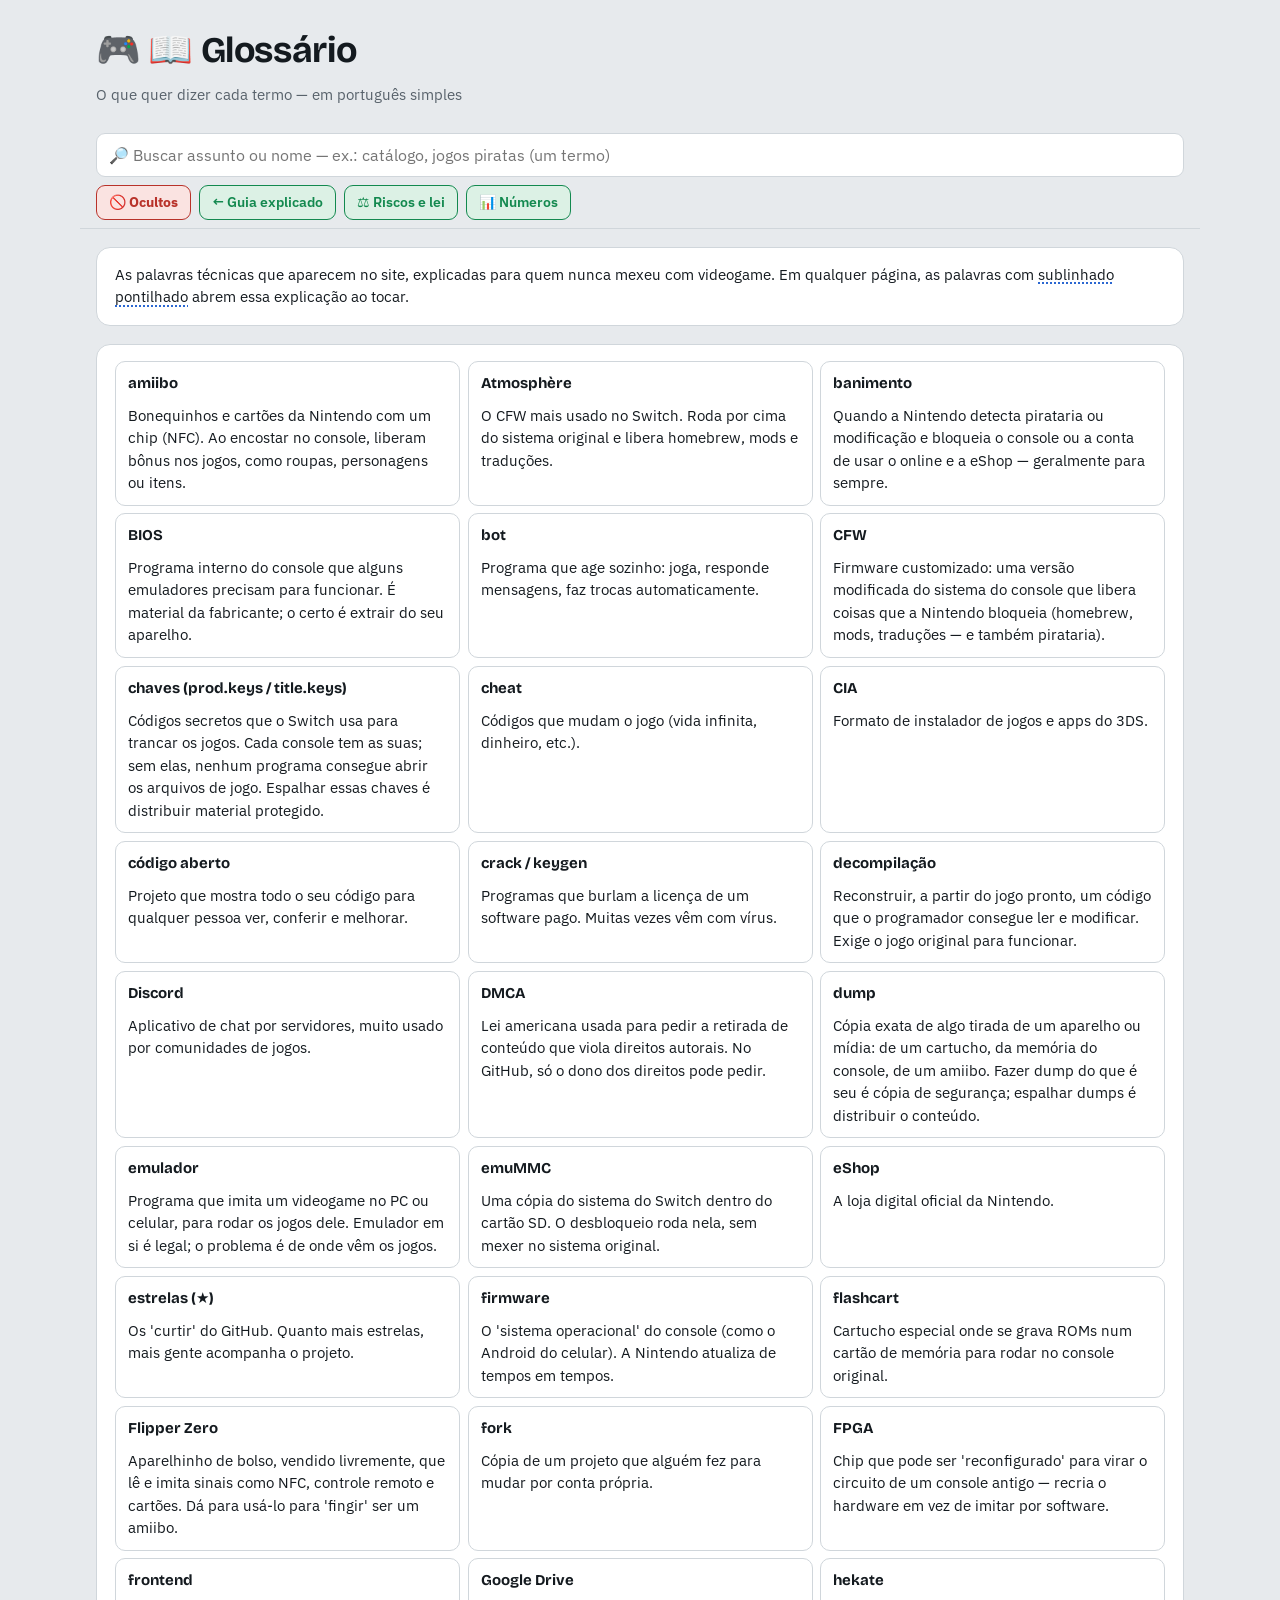
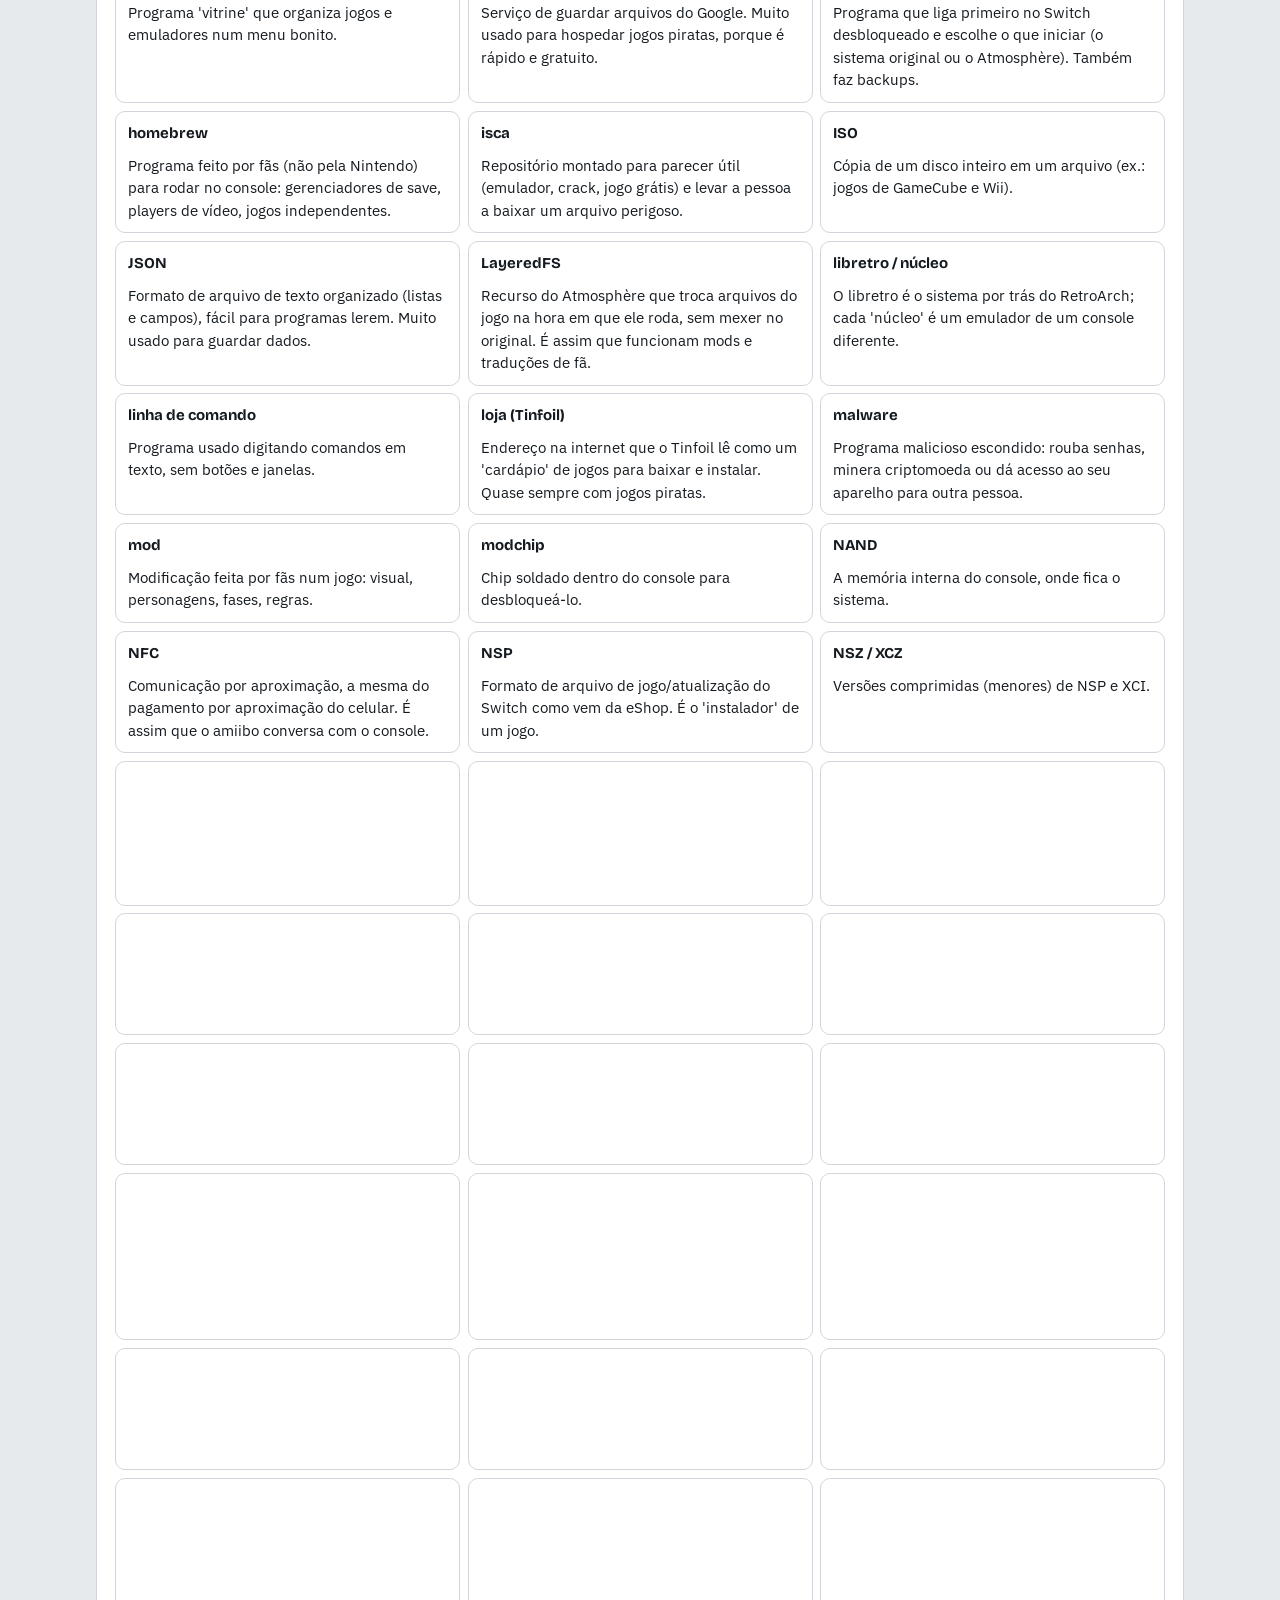
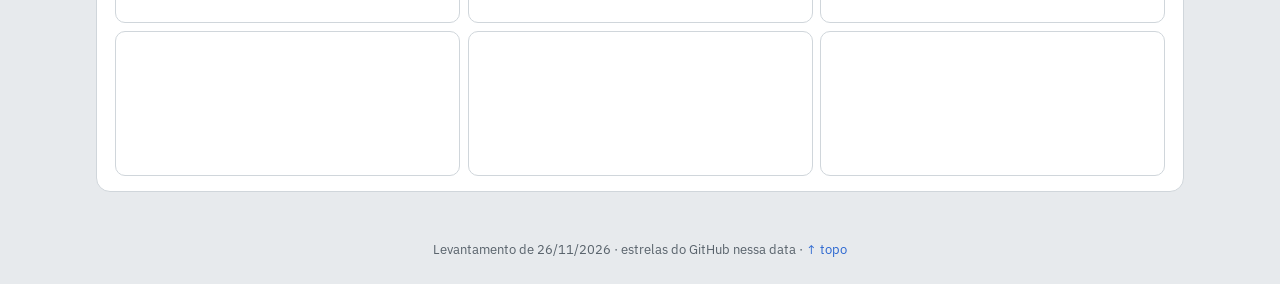
==== commit 3c01df4e: "Busca inteligente (assuntos e sinônimos, cartão explicativo, relevância), dados em chinês/japonês/co" ====
--- a/glossario.html
+++ b/glossario.html
@@ -171,10 +171,17 @@
 #faixa-ocu b{color:var(--veto)}
 #faixa-ocu button{font:inherit;font-size:13px;font-weight:600;border:1px solid var(--line);background:var(--surface);color:var(--ink);border-radius:9px;padding:4px 10px;margin-top:6px;cursor:pointer}
 .lg-b{border-color:var(--blue);color:var(--blue)}
+#tema,#busca-topo{display:grid;gap:8px;margin:0 0 10px}
+#tema[hidden],#busca-topo[hidden],#contagem[hidden]{display:none}
+.tema{border:1px solid var(--line);border-left:5px solid var(--blue);border-radius:12px;padding:12px 14px;background:var(--surface)}
+.tema h3{font-size:18px;margin:0 0 4px}
+.tema p{font-size:15px;line-height:1.55}
+#contagem{margin:0 0 10px;font-size:14px;color:var(--muted)}
+.busca-link{margin:0;font-size:14px}
 </style></head><body>
 <div class="wrap">
 <header><h1>🎮 📖 Glossário</h1><p class="sub">O que quer dizer cada termo — em português simples</p></header>
-<div class="pular"><input id="q" type="search" placeholder="Buscar (um termo)" autocomplete="off" aria-label="Buscar"><div class="pular-trilho"><a href="lista.html#ocultos" class="ocu-nav">🚫 Ocultos</a><a href="index.html" class="lc">← Guia explicado</a><a href="riscos.html" class="lc">⚖️ Riscos e lei</a><a href="numeros.html" class="lc">📊 Números</a></div></div>
+<div class="pular"><input id="q" type="search" placeholder="🔎 Buscar assunto ou nome — ex.: catálogo, jogos piratas (um termo)" autocomplete="off" aria-label="Buscar"><div class="pular-trilho"><a href="lista.html#ocultos" class="ocu-nav">🚫 Ocultos</a><a href="index.html" class="lc">← Guia explicado</a><a href="riscos.html" class="lc">⚖️ Riscos e lei</a><a href="numeros.html" class="lc">📊 Números</a></div></div>
 <section class="panel"><p>As palavras técnicas que aparecem no site, explicadas para quem nunca mexeu com videogame. Em qualquer página, as palavras com <span class="termo">sublinhado pontilhado</span> abrem essa explicação ao tocar.</p></section><section class="panel"><div id="gl-todos" class="gl-lista"></div></section><p id="nada" hidden>Nada encontrado.</p>
 </div>
 <footer>Levantamento de 26/11/2026 · estrelas do GitHub nessa data · <a href="#" onclick="scrollTo(0,0);return false">↑ topo</a></footer>
@@ -197,6 +204,115 @@
   });
 };
 document.addEventListener("DOMContentLoaded", function () { window.preencherQuando(); });
+/* inteli.js — busca inteligente: entende assuntos e sinônimos em português e mostra um cartão explicando o tema. */
+(function () {
+  "use strict";
+  function norm(t) { return String(t || "").toLowerCase().normalize("NFD").replace(/[̀-ͯ]/g, ""); }
+  var PARE = ("a o as os de da do das dos e em um uma uns umas para pra por com sem no na nos nas que como qual quais sobre " +
+              "the of and for to in on with is ser sao eh tem ter").split(" ");
+  function raiz(w) {  // "stemming" simples: plural e terminações comuns
+    if (w.length > 4) w = w.replace(/(oes|aes|ais|eis|ois)$/, "o").replace(/(ns)$/, "m").replace(/(es|s)$/, "");
+    return w;
+  }
+  // temas: gatilhos (regex em texto normalizado), termos extras para procurar, explicação, se mostra ocultos de pirataria
+  var TEMAS = [
+    { id: "catalogo", tit: "📚 Catálogos e lojas de jogos",
+      gat: /catalog|loja|shop|store|indice|vitrine|cardapio|lista de jogo|banco de dados|titledb|database/,
+      extra: ["catalogo", "loja", "shop", "store", "indice", "lista de jogos", "titledb", "banco de dados", "eshop", "biblioteca", "tinfoil", "ownfoil", "nut", "database", "vitrine"],
+      pir: 1,
+      txt: "“Catálogo de jogos” pode ser três coisas bem diferentes: (1) a <b>loja oficial</b> (eShop) e bancos de dados com nomes e códigos dos jogos (titledb) — legítimo; " +
+           "(2) programas que organizam <b>a sua própria biblioteca</b> e mandam os seus jogos para o seu console (ownfoil, nut) — legítimo; " +
+           "(3) <b>“lojas” do Tinfoil</b> e índices com jogos de terceiros guardados em Google Drive ou servidores — <b>pirataria</b>." },
+    { id: "pirataria", tit: "🏴‍☠️ Jogos piratas e pirataria",
+      gat: /pirat|ilegal|sem licenca|warez|crack|baixar jogo|download de jogo|jogos? gratis|rom gratis|copia ilegal/,
+      extra: ["pirataria", "pirata", "sem licenca", "baixa jogos", "download", "rom", "nsp", "xci", "tinfoil", "loja", "chaves", "prod.keys", "crack", "material protegido", "facilita pirataria", "direito autoral"],
+      pir: 1,
+      txt: "Pirataria é copiar, baixar ou distribuir jogos, firmware ou chaves <b>sem autorização</b> de quem tem os direitos. " +
+           "Aqui aparecem as ferramentas e sites encontrados (sem link) e o que diz a lei: Código Penal art. 184 e Lei do Software 9.609/98. " +
+           "<a href=\"riscos.html\">⚖️ Ver a página completa sobre pirataria, golpe e vírus</a>." },
+    { id: "biblioteca", tit: "🗂️ Bibliotecas de jogos",
+      gat: /bibliotec|library|colec|acervo|gerenciad|organiz|launcher|frontend/,
+      extra: ["biblioteca", "library", "colecao", "gerenciador", "gerencia", "organiza", "launcher", "frontend", "catalogo", "backup", "ownfoil", "nut", "playnite", "retroarch"],
+      pir: 1,
+      txt: "Uma <b>biblioteca de jogos</b> legítima organiza os jogos que <b>você tem</b> (capas, nomes, versões) e abre no emulador ou manda para o seu console — ex.: frontends, ownfoil, nut. " +
+           "Vira pirataria quando a “biblioteca” é de jogos <b>de outras pessoas</b>, compartilhada para qualquer um baixar." },
+    { id: "instalacao", tit: "📡 Instalação de jogos pela internet ou pela rede",
+      gat: /instal|install|online|pela rede|rede local|wifi|wi-fi|internet|remot|servidor|nuvem|google drive|usb/,
+      extra: ["instalar", "instalador", "instala", "install", "installer", "rede", "network", "servidor", "server", "online", "internet", "google drive", "drive", "tinfoil", "dbi", "awoo", "goldleaf", "sphaira", "loja", "shop", "nsp", "nut", "ownfoil"],
+      pir: 1,
+      txt: "Instaladores para Switch desbloqueado (Awoo, Goldleaf, DBI, sphaira, Tinfoil) conseguem instalar jogos <b>pelo cabo, pela rede de casa ou pela internet</b>. " +
+           "Isso é legítimo com os <b>seus</b> arquivos (cópia do seu cartucho ou da sua conta). A <b>“instalação online pirata”</b> acontece quando o instalador é apontado para uma " +
+           "<b>“loja”</b> — um endereço com jogos de terceiros em Google Drive ou servidores — e o console baixa e instala sem pagar." },
+    { id: "golpe", tit: "🎣 Golpes",
+      gat: /golpe|fraude|scam|gift ?card|codigo.*gratis|gratis.*codigo|gerador|generator|cartao presente|ganhe/,
+      extra: ["golpe", "fraude", "codigos gratis", "gift card", "gerador", "eshop", "roubo de conta", "login", "senha"],
+      pir: 1,
+      txt: "Golpe é <b>enganar</b> para tirar dinheiro, dados ou a conta: “códigos grátis da eShop”, “gerador de gift card”, console “desbloqueado com 100 jogos” que nunca chega. " +
+           "A vítima não recebe nada. Pode configurar estelionato (Código Penal art. 171) e fraude eletrônica." },
+    { id: "virus", tit: "🦠 Vírus e iscas",
+      gat: /virus|malware|isca|trojan|perigos|seguranca|seguro|roubar senha|hack(?!ing)/,
+      extra: ["malware", "virus", "isca", "padrao de isca", "roubo de conta", "suspeito"],
+      pir: 1,
+      txt: "Vírus (malware) vem <b>disfarçado</b> de emulador, crack ou jogo grátis e, ao abrir, rouba senhas, minera criptomoeda ou dá acesso ao aparelho. " +
+           "Aqui os casos aparecem como <b>suspeitos</b> quando só o padrão de isca foi identificado." },
+    { id: "emulador", tit: "🎮 Emuladores",
+      gat: /emula/, extra: ["emulador", "emula", "emulator", "dolphin", "cemu", "azahar", "melonds", "mgba", "retroarch"],
+      txt: "Emulador é um programa que imita um videogame no PC ou celular. <b>Emulador é legal</b>; o problema é de onde vêm os jogos (o certo é usar cópias dos seus)." },
+    { id: "desbloqueio", tit: "🔓 Desbloqueio (CFW)",
+      gat: /desbloque|destrav|cfw|custom firmware|atmosphere|hekate|jailbreak|modific|hackear/,
+      extra: ["cfw", "atmosphere", "hekate", "desbloqueio", "desbloqueado", "custom firmware", "emummc", "payload", "rcm", "homebrew"],
+      txt: "Desbloquear o console (CFW, como o Atmosphère) libera homebrew, mods e traduções. <b>Não é crime por si só</b>, mas contorna proteções: pode dar <b>banimento online</b> " +
+           "e, no Brasil, responsabilidade civil (Lei 9.610/98, art. 107). Também é a porta de entrada para a pirataria." },
+    { id: "traducao", tit: "🌐 Traduções de fã",
+      gat: /tradu|portugues|legenda|localiza|patch.*pt|ptbr|pt-br|hanhua|汉化/,
+      extra: ["traducao", "tradutor", "traduz", "translation", "localizacao", "patch", "texto", "fonte", "msbt", "kuriimu"],
+      txt: "Traduções de fã são <b>patches</b> aplicados no jogo que você já tem — não contêm o jogo. Ferramentas como Switch-Toolbox e Kuriimu abrem textos, fontes e imagens." },
+    { id: "amiibo", tit: "🪆 amiibo",
+      gat: /amiibo|nfc|flipper|tagmo/, extra: ["amiibo", "nfc", "flipper", "tagmo", "bin", "dump"],
+      txt: "amiibo são bonecos com chip NFC que liberam bônus. Gravar o <b>seu</b> amiibo é backup; espalhar arquivos de centenas de amiibos para quem não comprou é distribuir material protegido." }
+  ];
+  function analisar(q) {
+    var nq = norm(q).trim(), toks = nq.split(/[^a-z0-9.+#-]+/).filter(function (w) { return w && PARE.indexOf(w) < 0; }).map(raiz);
+    var temas = TEMAS.filter(function (t) { return t.gat.test(nq); });
+    var extras = [];
+    temas.forEach(function (t) { t.extra.forEach(function (e) { e = norm(e); if (extras.indexOf(e) < 0) extras.push(e); }); });
+    if (temas.length) {  // com assunto, palavras genéricas não contam
+      var GEN = ["jogo", "game", "nintendo", "console", "video", "videogame", "programa", "app", "online", "pirata", "pirataria"];
+      toks = toks.filter(function (w) { return GEN.indexOf(w) < 0; });
+    }
+    return { q: nq, toks: toks, extras: extras, temas: temas, pir: temas.some(function (t) { return t.pir; }) };
+  }
+  // pontua um texto já normalizado; campos: [{t: texto, p: peso}]
+  function pontuar(campos, an) {
+    if (!an.q) return 1;
+    var s = 0, achouTok = 0;
+    campos.forEach(function (c) {
+      if (!c.t) return;
+      if (an.q.length > 3 && c.t.indexOf(an.q) >= 0) s += 6 * c.p;           // frase inteira
+      an.toks.forEach(function (w) { if (w.length > 1 && c.t.indexOf(w) >= 0) { s += 2 * c.p; achouTok++; } });
+      an.extras.forEach(function (e) { if (c.t.indexOf(e) >= 0) s += 1 * c.p; });
+    });
+    // com tema: precisa bater em algum termo do assunto (ou na frase inteira)
+    if (an.temas.length) {
+      var tudo2 = campos.map(function (c) { return c.t || ""; }).join(" ");
+      var bate = an.extras.some(function (e) { return tudo2.indexOf(e) >= 0; }) || tudo2.indexOf(an.q) >= 0;
+      if (!bate) return 0;
+    }
+    // sem tema: exige que todas as palavras apareçam em algum campo
+    if (!an.temas.length) {
+      var tudo = campos.map(function (c) { return c.t || ""; }).join(" ");
+      if (!an.toks.every(function (w) { return tudo.indexOf(w) >= 0; })) return 0;
+    }
+    return s;
+  }
+  function cartao(an) {
+    if (!an.temas.length) return "";
+    return an.temas.slice(0, 2).map(function (t) {
+      return '<div class="tema"><h3>' + t.tit + "</h3><p>" + t.txt + "</p></div>";
+    }).join("");
+  }
+  window.INTELI = { norm: norm, analisar: analisar, pontuar: pontuar, cartao: cartao };
+})();
 /* selecao.js — "Minha seleção": estrela ☆/★ em cada card + botão flutuante.
    Fica no aparelho (localStorage), na mesma chave dos "guardados" do Tinder (ngh-T-sim). */
 (function () {
@@ -411,37 +527,49 @@
   function iniciar() { listaCompleta(); marcar(); }
   if (document.readyState === "loading") document.addEventListener("DOMContentLoaded", iniciar); else iniciar();
 })();
+/* busca.js — busca das páginas de guia/números/riscos/glossário, com a busca inteligente (inteli.js). */
 (function(){
   var q=document.getElementById('q'),nada=document.getElementById('nada');
+  if(!q)return;
   var secs=[].slice.call(document.querySelectorAll('details.sec'));
   var estado=secs.map(function(s){return s.open});
-  function norm(t){return t.toLowerCase().normalize('NFD').replace(/[̀-ͯ]/g,'')}
-  var cards=[].slice.call(document.querySelectorAll('.card')).map(function(c){return [c,norm(c.getAttribute('data-s')||c.textContent)]});
+  var N=window.INTELI?INTELI.norm:function(t){return String(t||'').toLowerCase()};
+  var cards=[].slice.call(document.querySelectorAll('.card')).map(function(c){
+    return [c,[{t:N(c.getAttribute('data-s')||c.textContent),p:1},{t:N((c.querySelector('.ct')||{}).textContent||''),p:2}]];
+  });
+  // caixa de assunto + link para a lista completa, logo abaixo da barra de busca
+  var box=document.createElement('div');box.id='busca-topo';box.hidden=true;
+  var pular=document.querySelector('.pular');(pular&&pular.parentNode?pular.parentNode:document.body).insertBefore(box,pular?pular.nextSibling:null);
   var t;
-  q.addEventListener('input',function(){clearTimeout(t);t=setTimeout(filtra,120)});
+  q.addEventListener('input',function(){clearTimeout(t);t=setTimeout(filtra,150)});
+  q.addEventListener('keydown',function(e){if(e.key==='Enter'&&q.value.trim()){location.href='lista.html?q='+encodeURIComponent(q.value.trim());}});
   function filtra(){
-    var v=norm(q.value.trim()),achou=0;
+    var v=q.value.trim(),achou=0;
     if(!v){
       cards.forEach(function(c){c[0].classList.remove('oculto')});
       secs.forEach(function(s,i){s.classList.remove('oculto');s.open=estado[i]});
-      nada.hidden=true;return;
-    }
-    var termos=v.split(/\s+/);
+      if(nada)nada.hidden=true;box.hidden=true;return;
+    }
+    var an=window.INTELI?INTELI.analisar(v):{q:v.toLowerCase(),toks:v.toLowerCase().split(/\s+/),extras:[],temas:[]};
     cards.forEach(function(c){
-      var ok=termos.every(function(x){return c[1].indexOf(x)>=0});
-      c[0].classList.toggle('oculto',!ok);
+      var sc=window.INTELI?INTELI.pontuar(c[1],an):(c[1][0].t.indexOf(an.q)>=0?1:0);
+      var ok=sc>=(an.temas.length?2:1);
+      c[0].classList.toggle('oculto',!ok);if(ok)achou++;
     });
     secs.forEach(function(s){
       var n=s.querySelectorAll('.card:not(.oculto)').length;
       s.classList.toggle('oculto',n===0);
-      if(n){s.open=true;achou+=n}
+      if(n)s.open=true;
     });
-    nada.hidden=achou>0;
-  }
-  // abrir a seção ao tocar no menu
-  document.querySelectorAll('nav a[href^="#"]').forEach(function(a){
+    box.innerHTML=(window.INTELI?INTELI.cartao(an):'')+
+      '<p class="busca-link">🔎 '+achou+' nesta página · <a href="lista.html?q='+encodeURIComponent(v)+'"><b>Ver todos os resultados na lista completa (inclusive ocultos de pirataria) →</b></a></p>';
+    box.hidden=false;
+    if(window.GLOS)GLOS.marcar(box);
+    if(nada)nada.hidden=true;
+  }
+  document.querySelectorAll('nav a[href^="#"],.pular-trilho a[href^="#"]').forEach(function(a){
     a.addEventListener('click',function(){var d=document.querySelector(a.getAttribute('href'));if(d&&d.tagName==='DETAILS')d.open=true});
   });
-  if(location.hash){var d=document.querySelector(location.hash);if(d&&d.tagName==='DETAILS')d.open=true}
+  if(location.hash&&location.hash.length>1){try{var d=document.querySelector(location.hash);if(d&&d.tagName==='DETAILS')d.open=true}catch(e){}}
 })();
 </script><script></script></body></html>
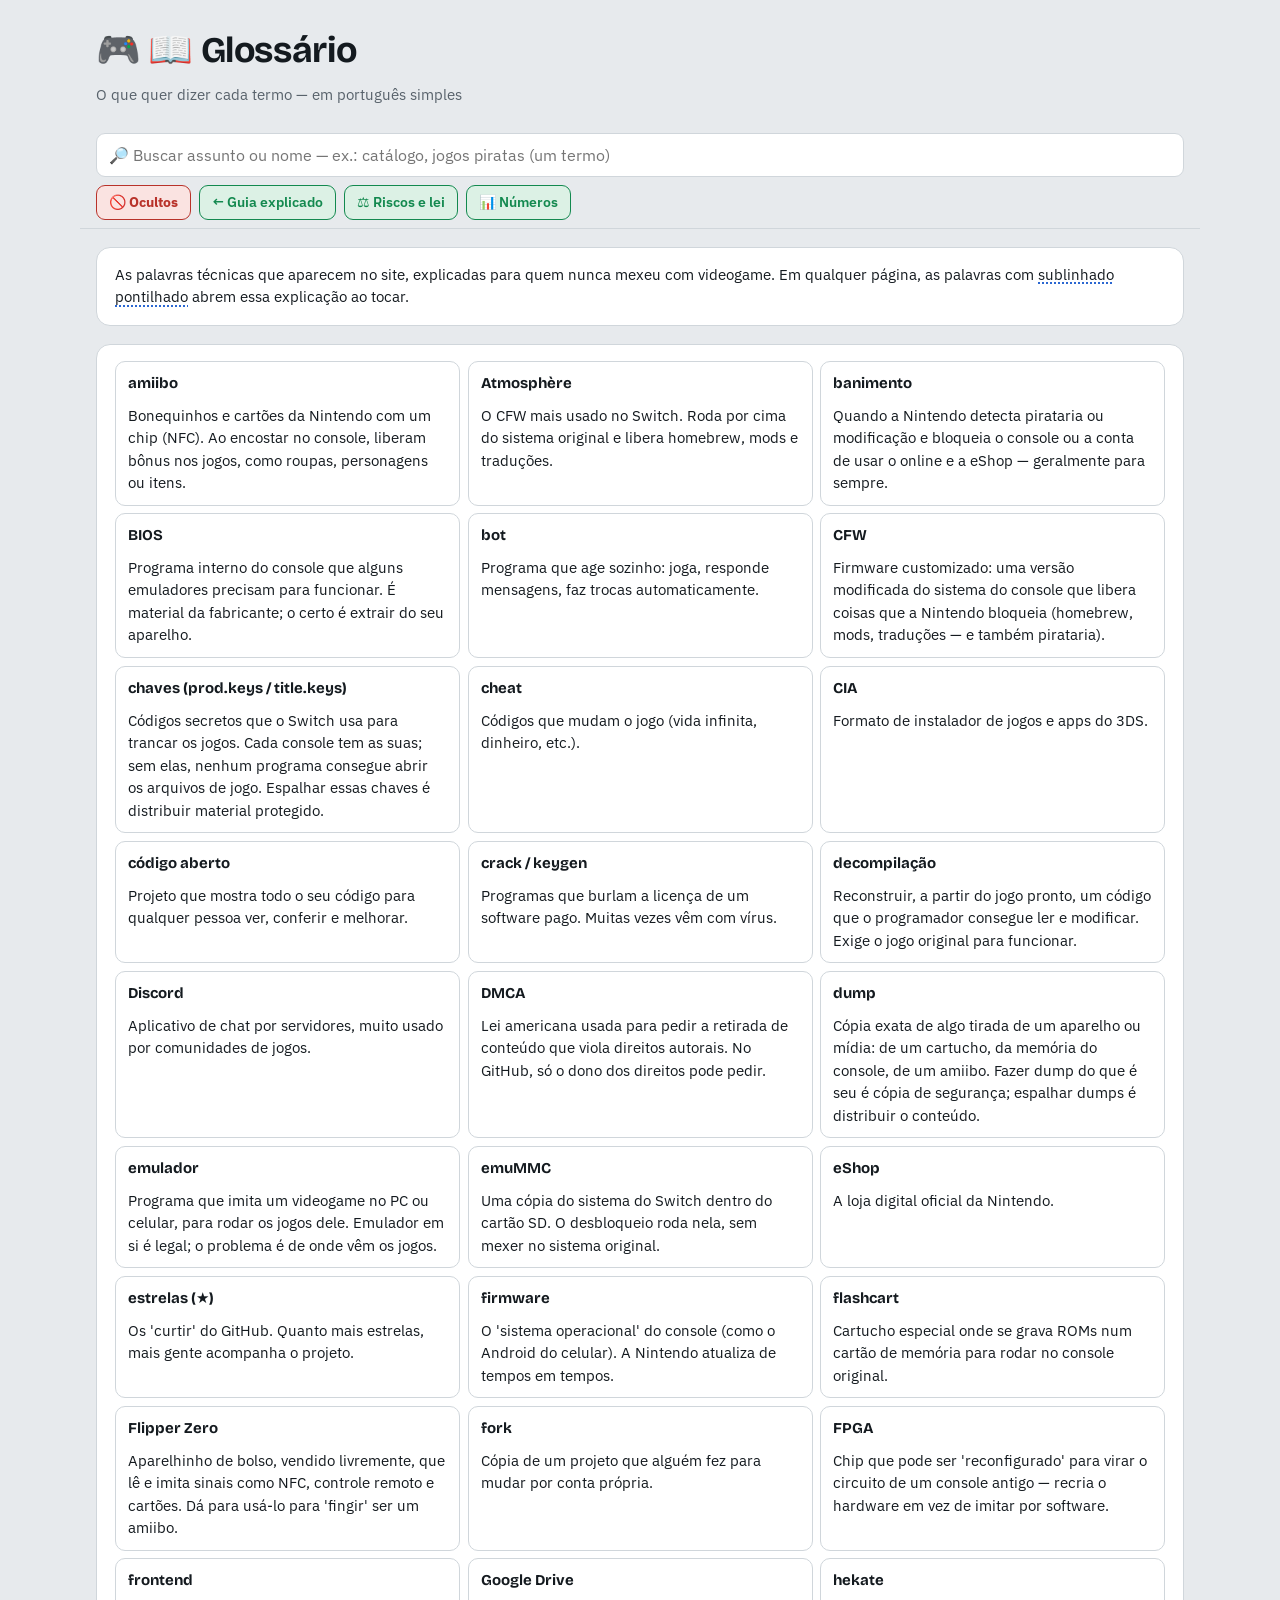
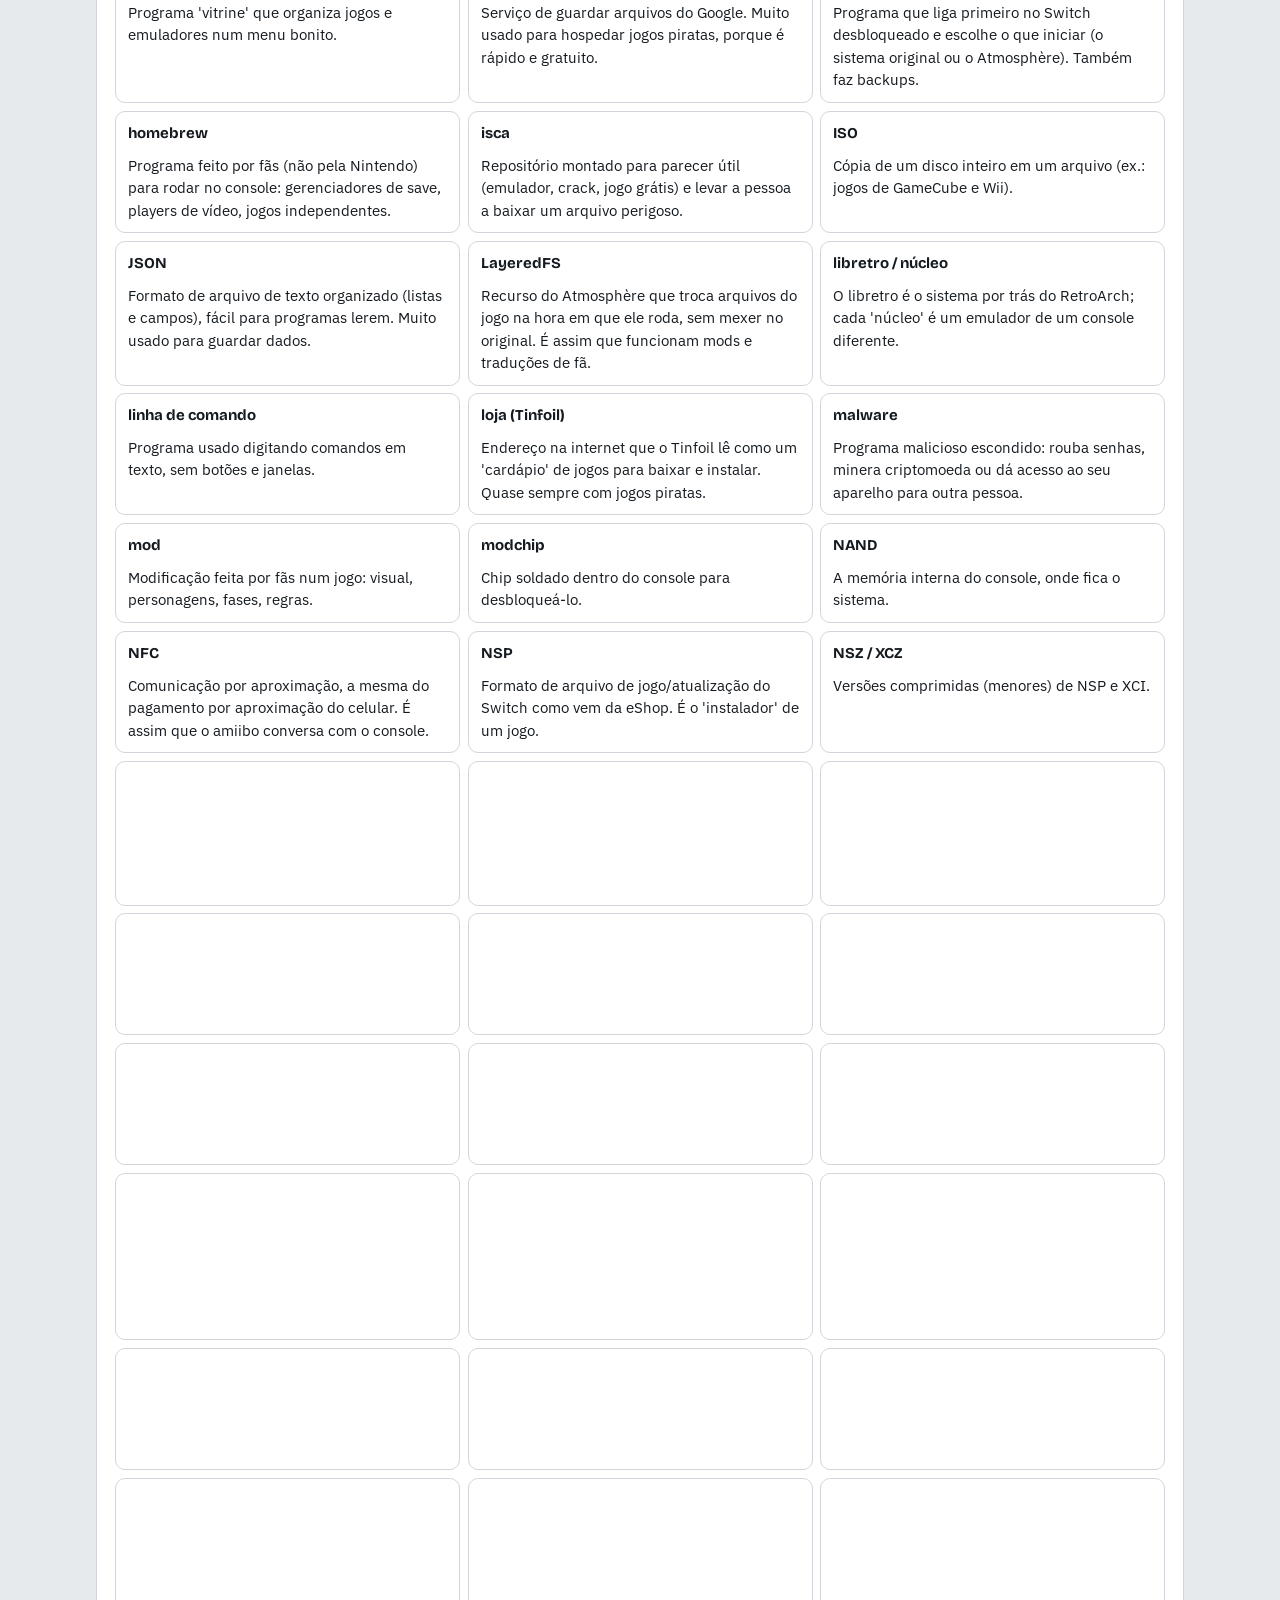
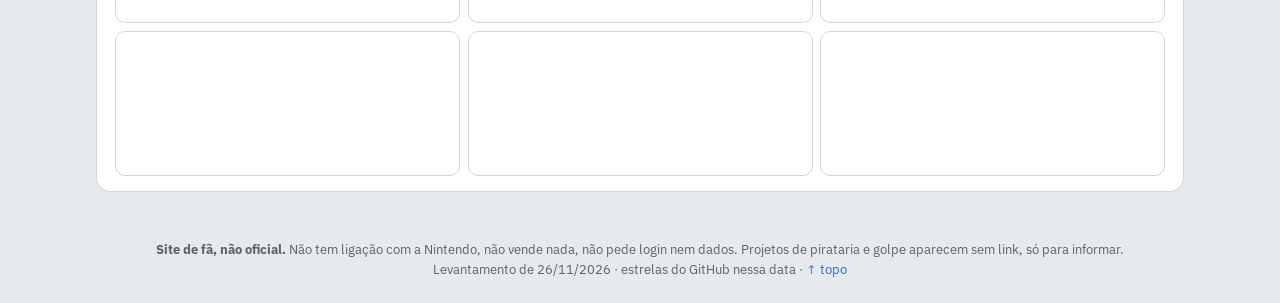
==== commit 90592f71: "Aviso de site de fã, não oficial, no rodapé Co-Authored-By: Claude Opus 5.5 <noreply@anthropic.com>" ====
--- a/glossario.html
+++ b/glossario.html
@@ -184,7 +184,7 @@
 <div class="pular"><input id="q" type="search" placeholder="🔎 Buscar assunto ou nome — ex.: catálogo, jogos piratas (um termo)" autocomplete="off" aria-label="Buscar"><div class="pular-trilho"><a href="lista.html#ocultos" class="ocu-nav">🚫 Ocultos</a><a href="index.html" class="lc">← Guia explicado</a><a href="riscos.html" class="lc">⚖️ Riscos e lei</a><a href="numeros.html" class="lc">📊 Números</a></div></div>
 <section class="panel"><p>As palavras técnicas que aparecem no site, explicadas para quem nunca mexeu com videogame. Em qualquer página, as palavras com <span class="termo">sublinhado pontilhado</span> abrem essa explicação ao tocar.</p></section><section class="panel"><div id="gl-todos" class="gl-lista"></div></section><p id="nada" hidden>Nada encontrado.</p>
 </div>
-<footer>Levantamento de 26/11/2026 · estrelas do GitHub nessa data · <a href="#" onclick="scrollTo(0,0);return false">↑ topo</a></footer>
+<footer><b>Site de fã, não oficial.</b> Não tem ligação com a Nintendo, não vende nada, não pede login nem dados. Projetos de pirataria e golpe aparecem sem link, só para informar.<br>Levantamento de 26/11/2026 · estrelas do GitHub nessa data · <a href="#" onclick="scrollTo(0,0);return false">↑ topo</a></footer>
 <script>/* tempo.js — "atualizado há X" calculado na hora em que a página abre */
 window.quandoTxt = function (p, arq) {
   if (!p) return null;
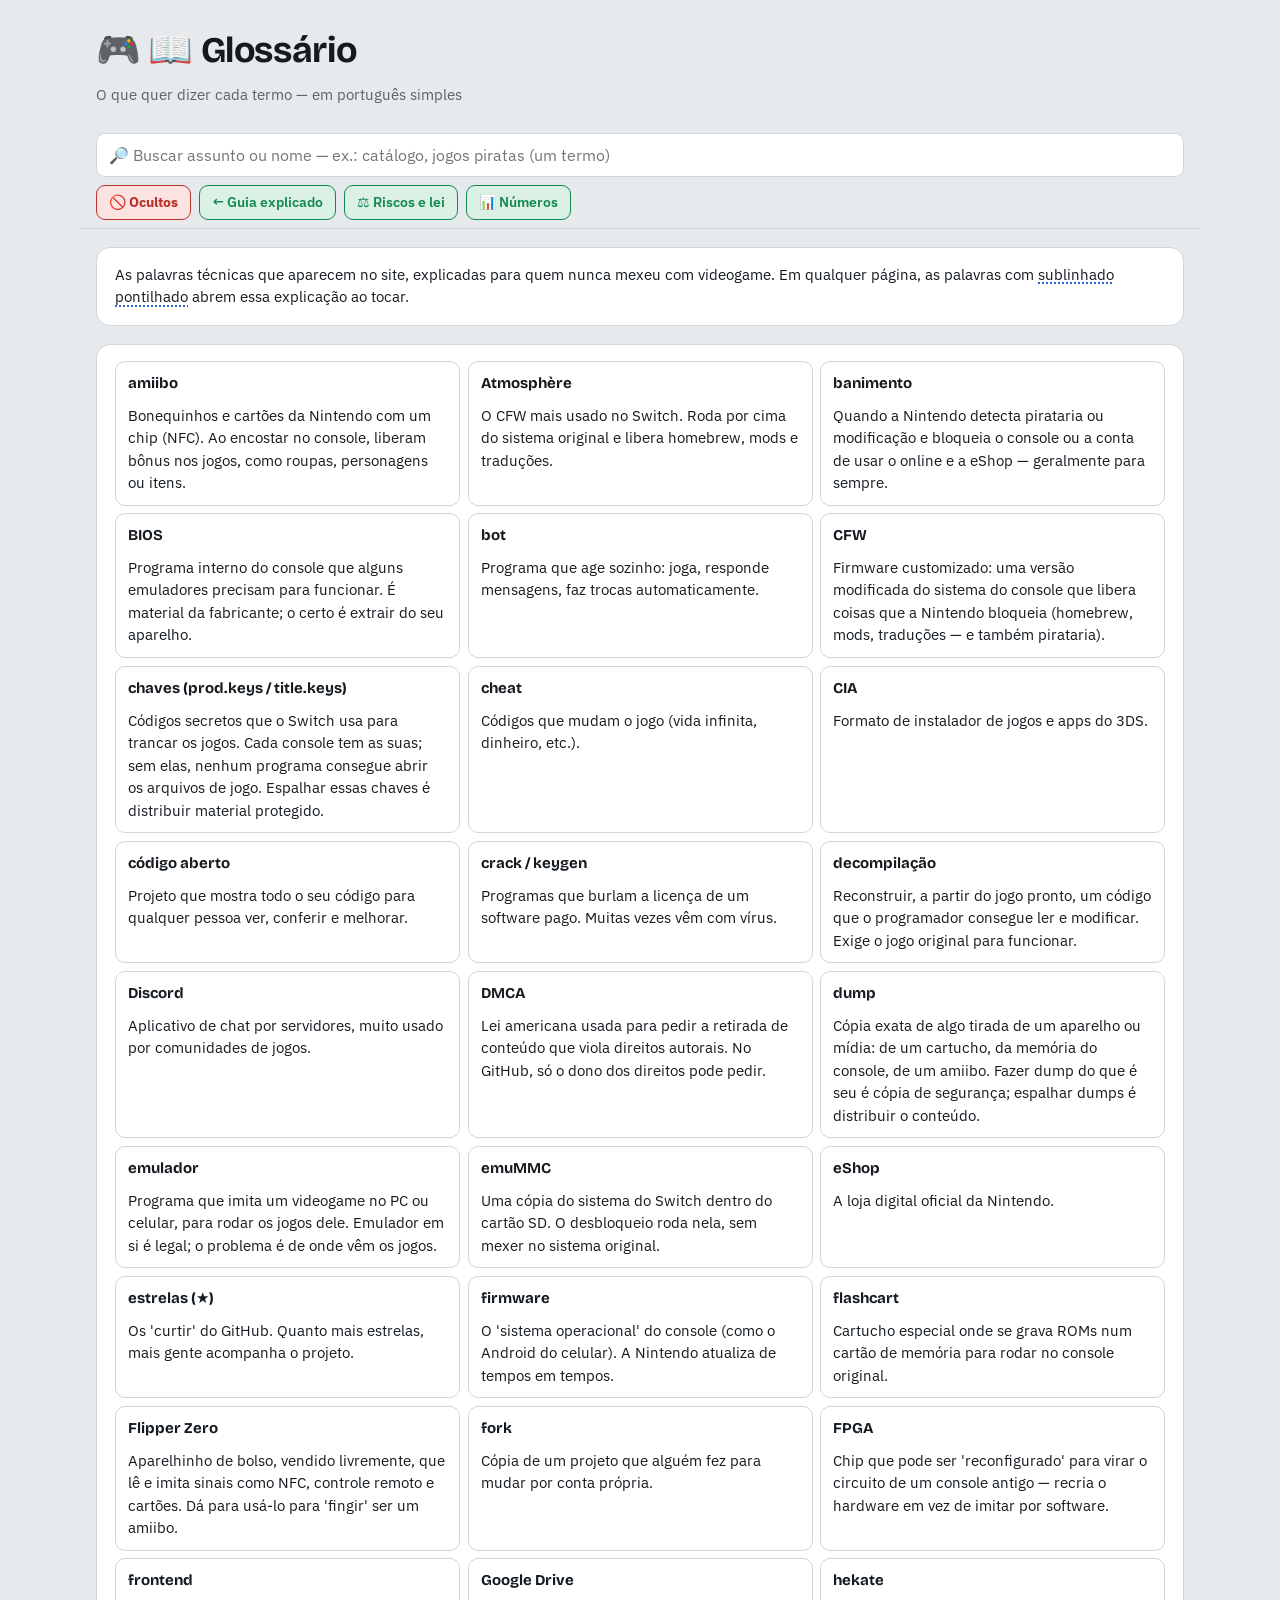
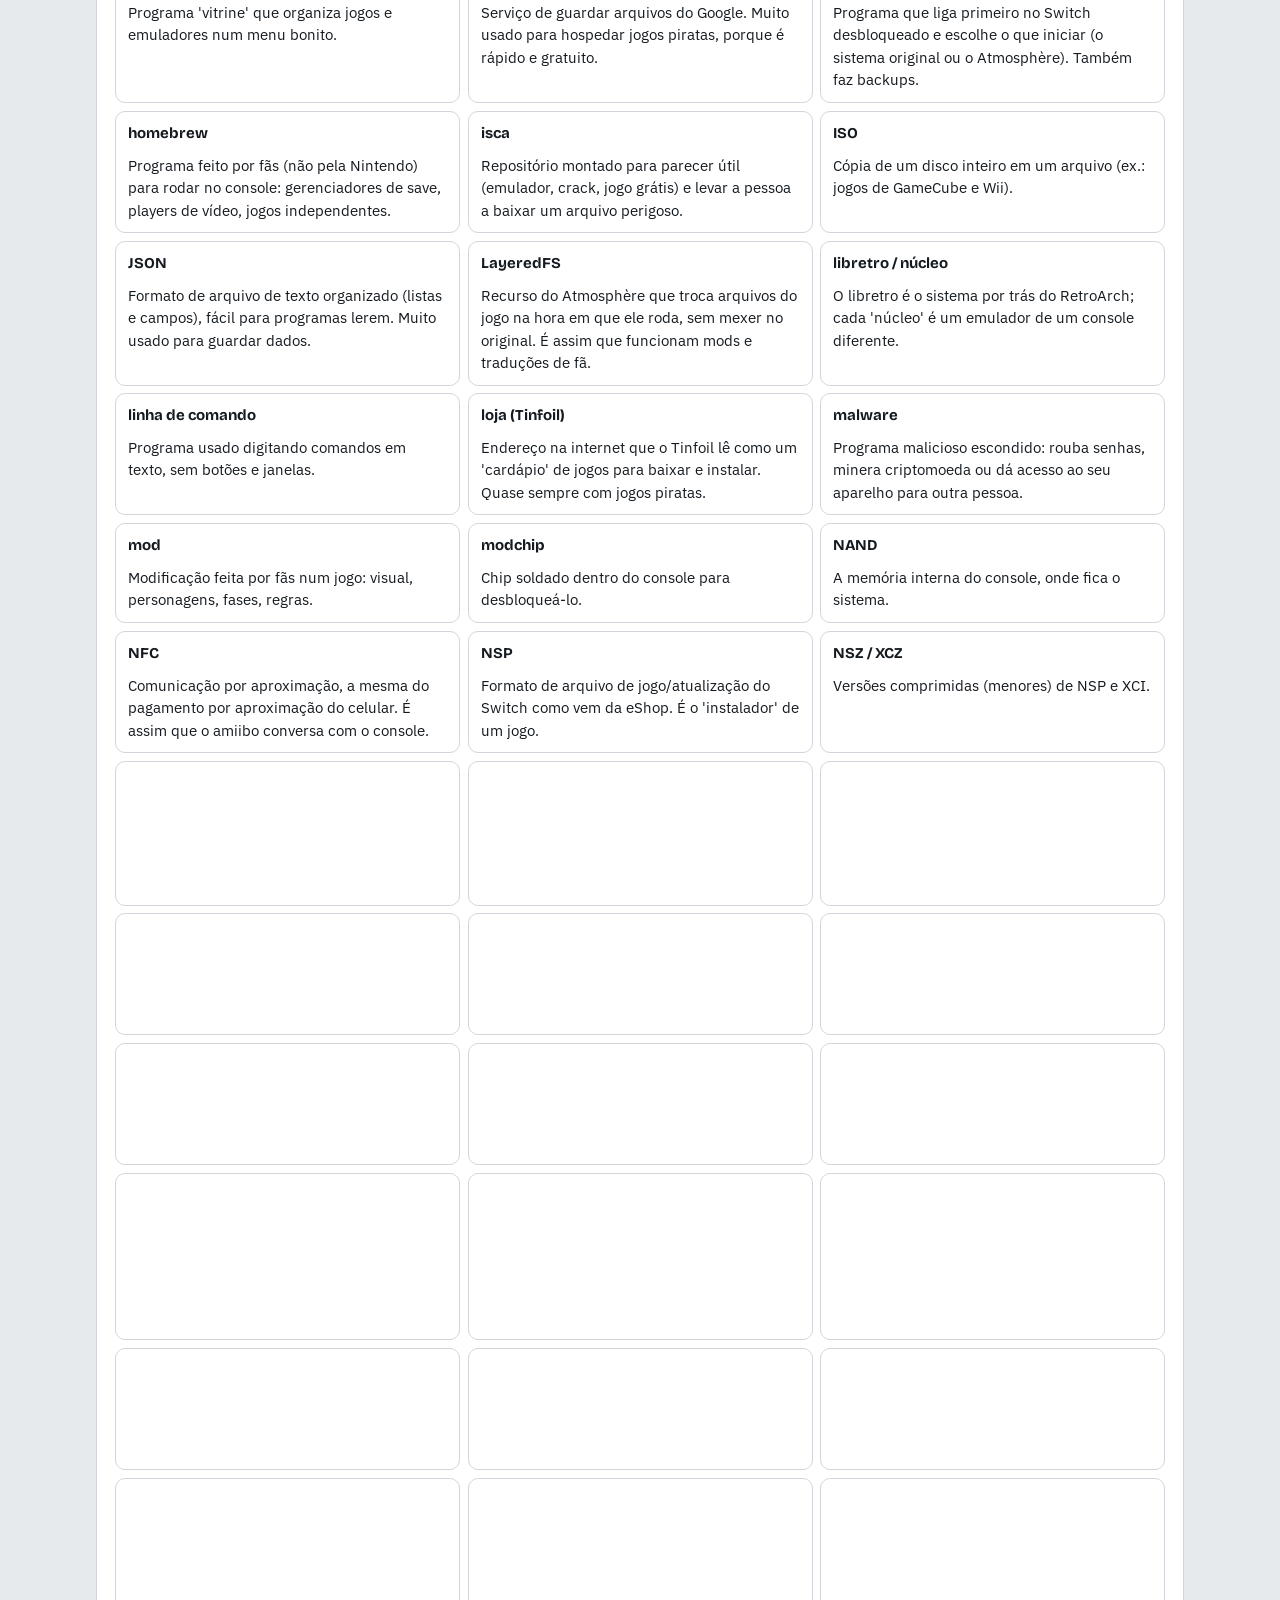
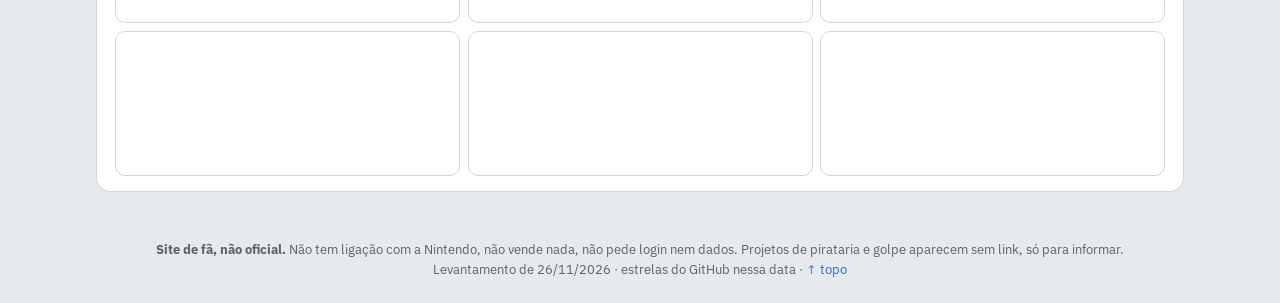
==== commit b4421bdc: "Explicação simples + técnica nos casos de pirataria/golpe/vírus; rótulo 'O que faz'; busca acha caso" ====
--- a/glossario.html
+++ b/glossario.html
@@ -178,6 +178,10 @@
 .tema p{font-size:15px;line-height:1.55}
 #contagem{margin:0 0 10px;font-size:14px;color:var(--muted)}
 .busca-link{margin:0;font-size:14px}
+.simples{font-size:16px!important;line-height:1.55;padding:10px 12px;border-radius:10px;background:var(--blue-bg);border-left:4px solid var(--blue)}
+.simples b{color:var(--blue)}
+.tec{font-size:14px!important;color:var(--muted)}
+.tec b{color:var(--ink)}
 </style></head><body>
 <div class="wrap">
 <header><h1>🎮 📖 Glossário</h1><p class="sub">O que quer dizer cada termo — em português simples</p></header>
@@ -217,7 +221,7 @@
   // temas: gatilhos (regex em texto normalizado), termos extras para procurar, explicação, se mostra ocultos de pirataria
   var TEMAS = [
     { id: "catalogo", tit: "📚 Catálogos e lojas de jogos",
-      gat: /catalog|loja|shop|store|indice|vitrine|cardapio|lista de jogo|banco de dados|titledb|database/,
+      gat: /catalog|loja|shop|store|indice|vitrine|cardapio|lista de jogo|banco de dados|titledb|database|tinfoil/,
       extra: ["catalogo", "loja", "shop", "store", "indice", "lista de jogos", "titledb", "banco de dados", "eshop", "biblioteca", "tinfoil", "ownfoil", "nut", "database", "vitrine"],
       pir: 1,
       txt: "“Catálogo de jogos” pode ser três coisas bem diferentes: (1) a <b>loja oficial</b> (eShop) e bancos de dados com nomes e códigos dos jogos (titledb) — legítimo; " +
@@ -237,7 +241,7 @@
       txt: "Uma <b>biblioteca de jogos</b> legítima organiza os jogos que <b>você tem</b> (capas, nomes, versões) e abre no emulador ou manda para o seu console — ex.: frontends, ownfoil, nut. " +
            "Vira pirataria quando a “biblioteca” é de jogos <b>de outras pessoas</b>, compartilhada para qualquer um baixar." },
     { id: "instalacao", tit: "📡 Instalação de jogos pela internet ou pela rede",
-      gat: /instal|install|online|pela rede|rede local|wifi|wi-fi|internet|remot|servidor|nuvem|google drive|usb/,
+      gat: /instal|install|online|pela rede|rede local|wifi|wi-fi|internet|remot|servidor|nuvem|google drive|usb|tinfoil|dbi|awoo/,
       extra: ["instalar", "instalador", "instala", "install", "installer", "rede", "network", "servidor", "server", "online", "internet", "google drive", "drive", "tinfoil", "dbi", "awoo", "goldleaf", "sphaira", "loja", "shop", "nsp", "nut", "ownfoil"],
       pir: 1,
       txt: "Instaladores para Switch desbloqueado (Awoo, Goldleaf, DBI, sphaira, Tinfoil) conseguem instalar jogos <b>pelo cabo, pela rede de casa ou pela internet</b>. " +
